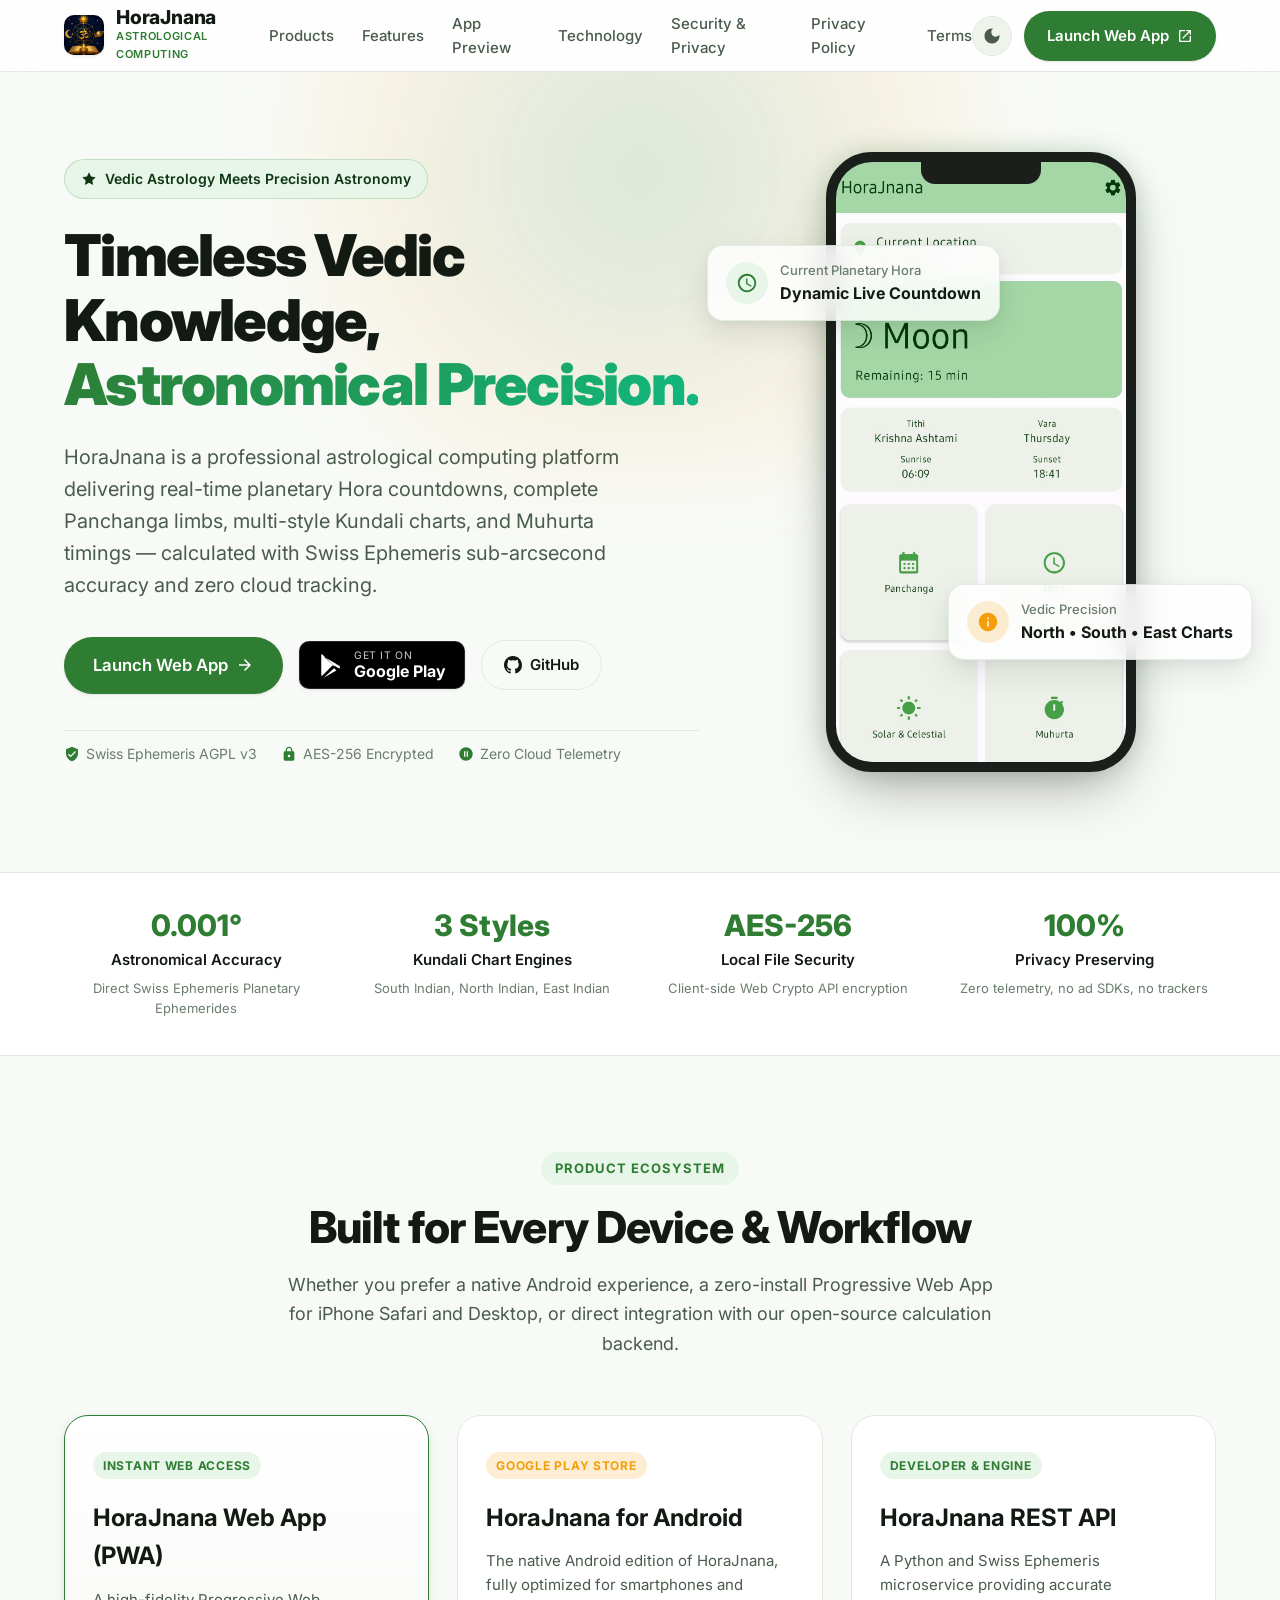
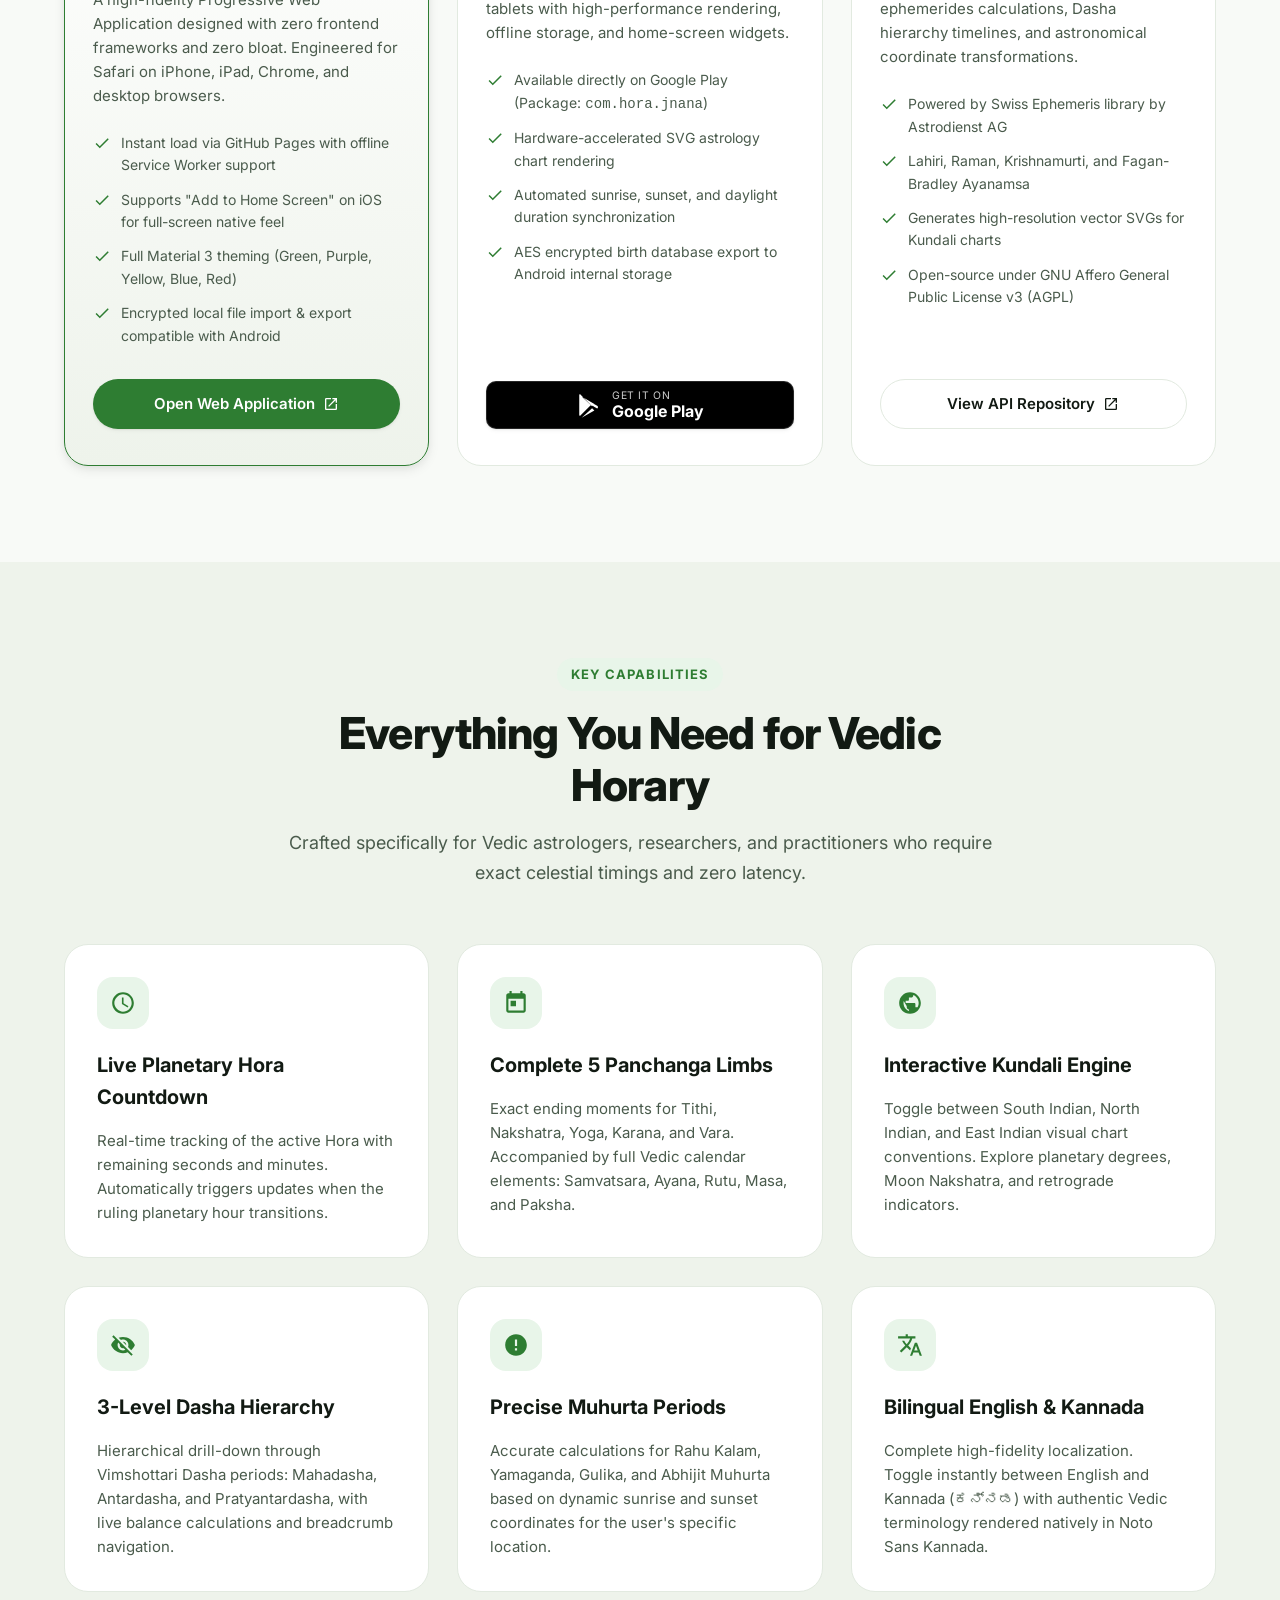
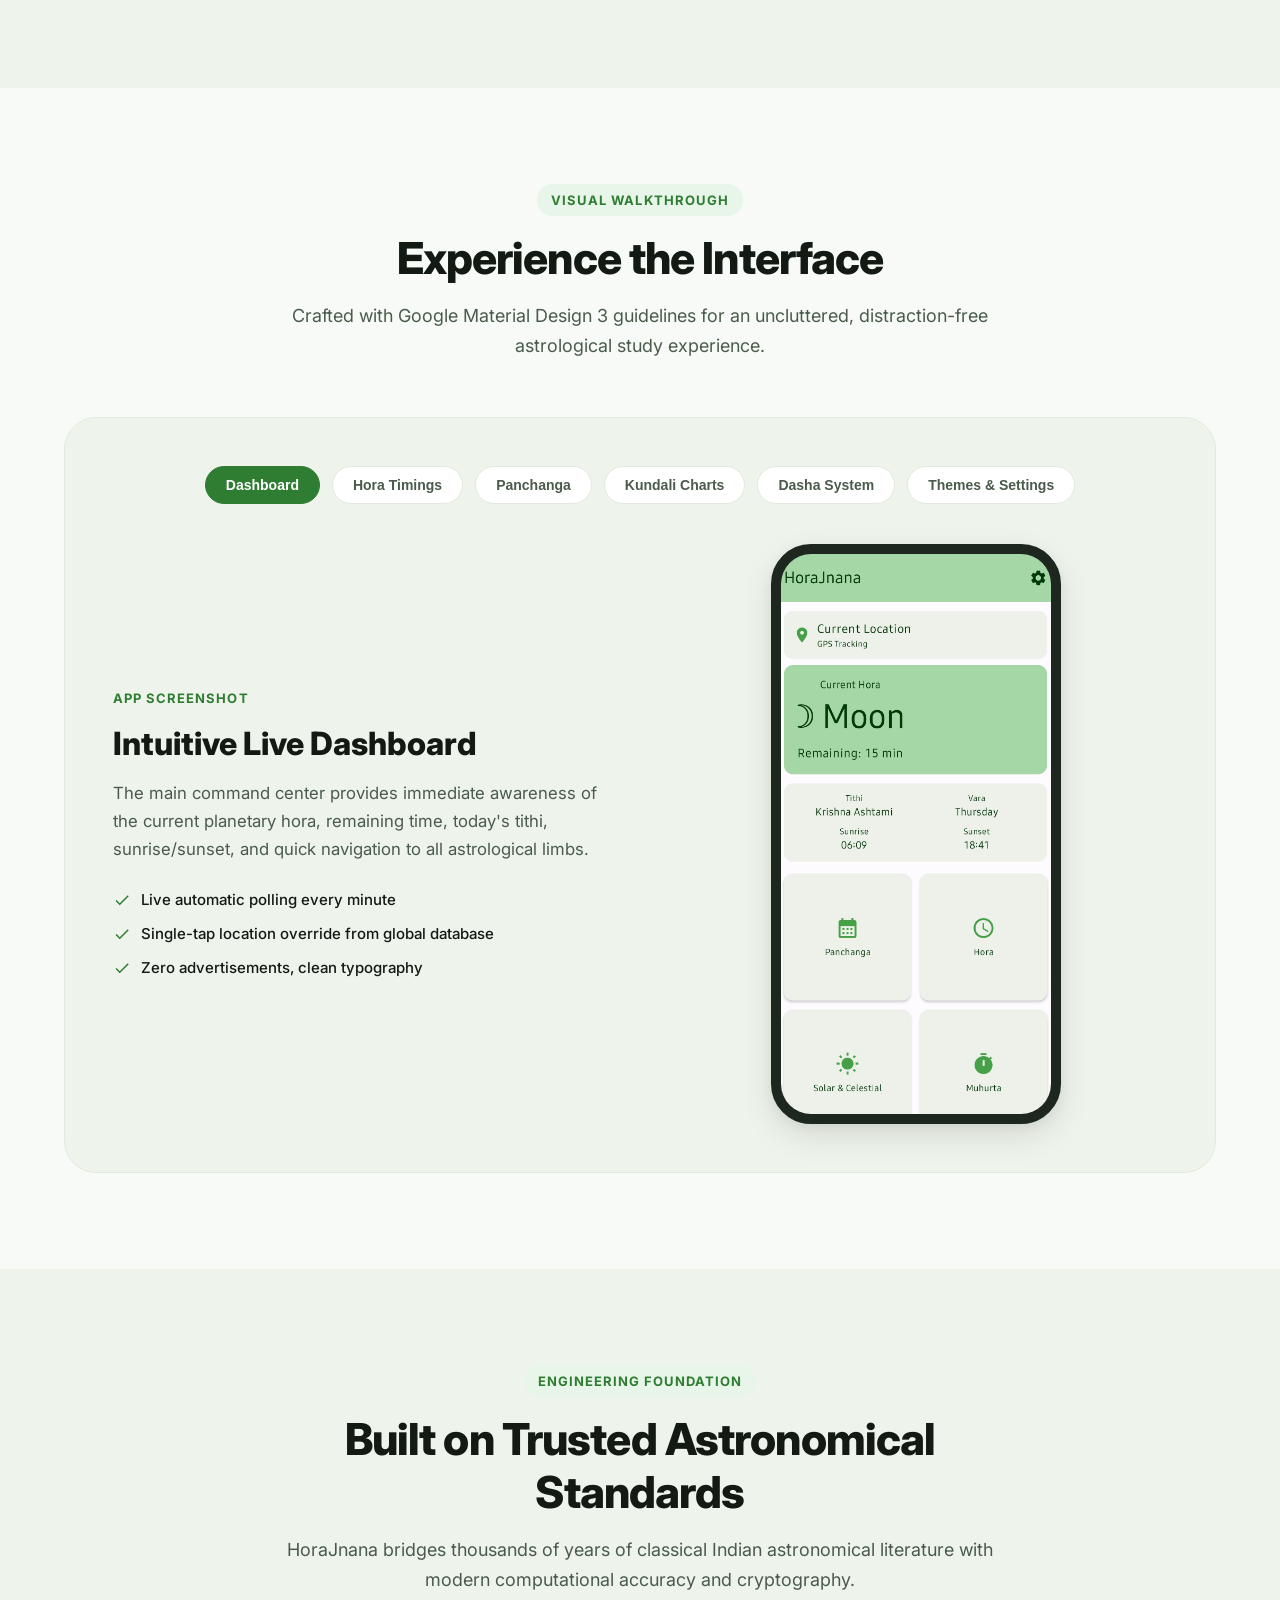
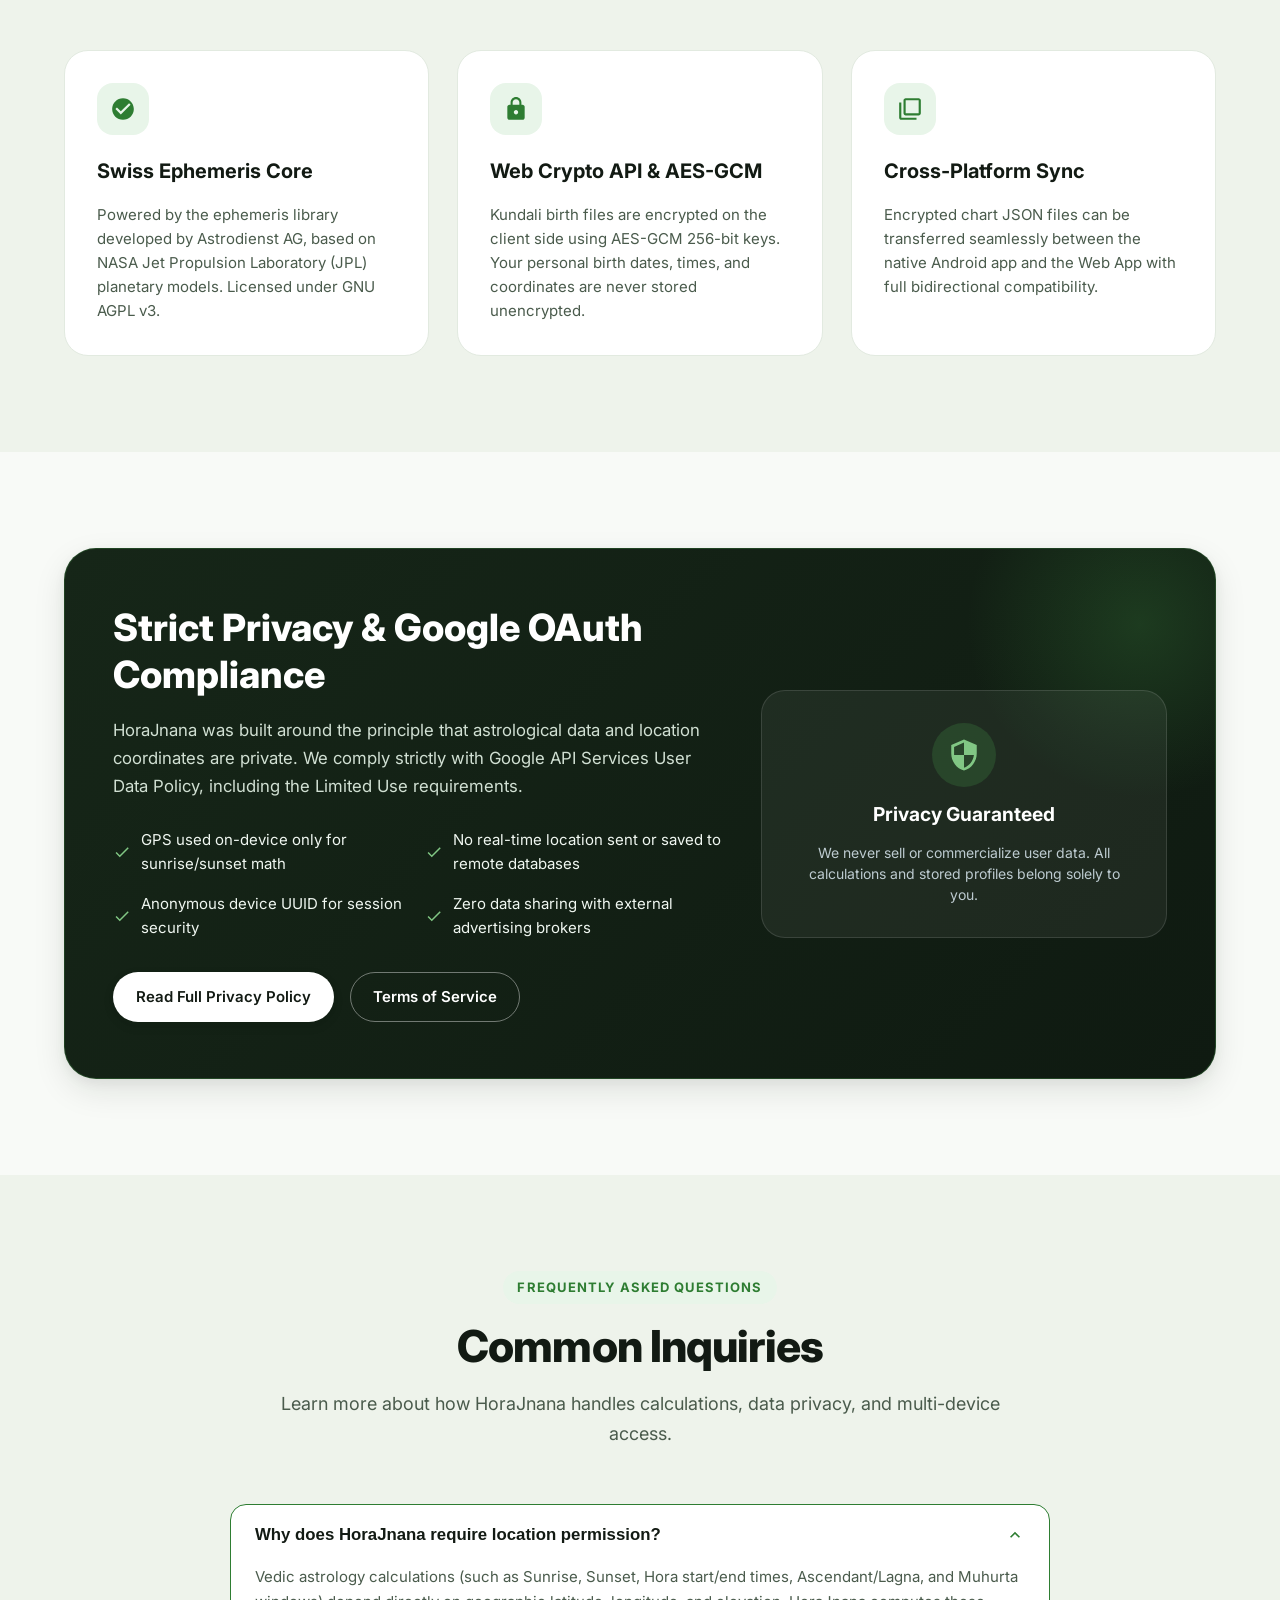
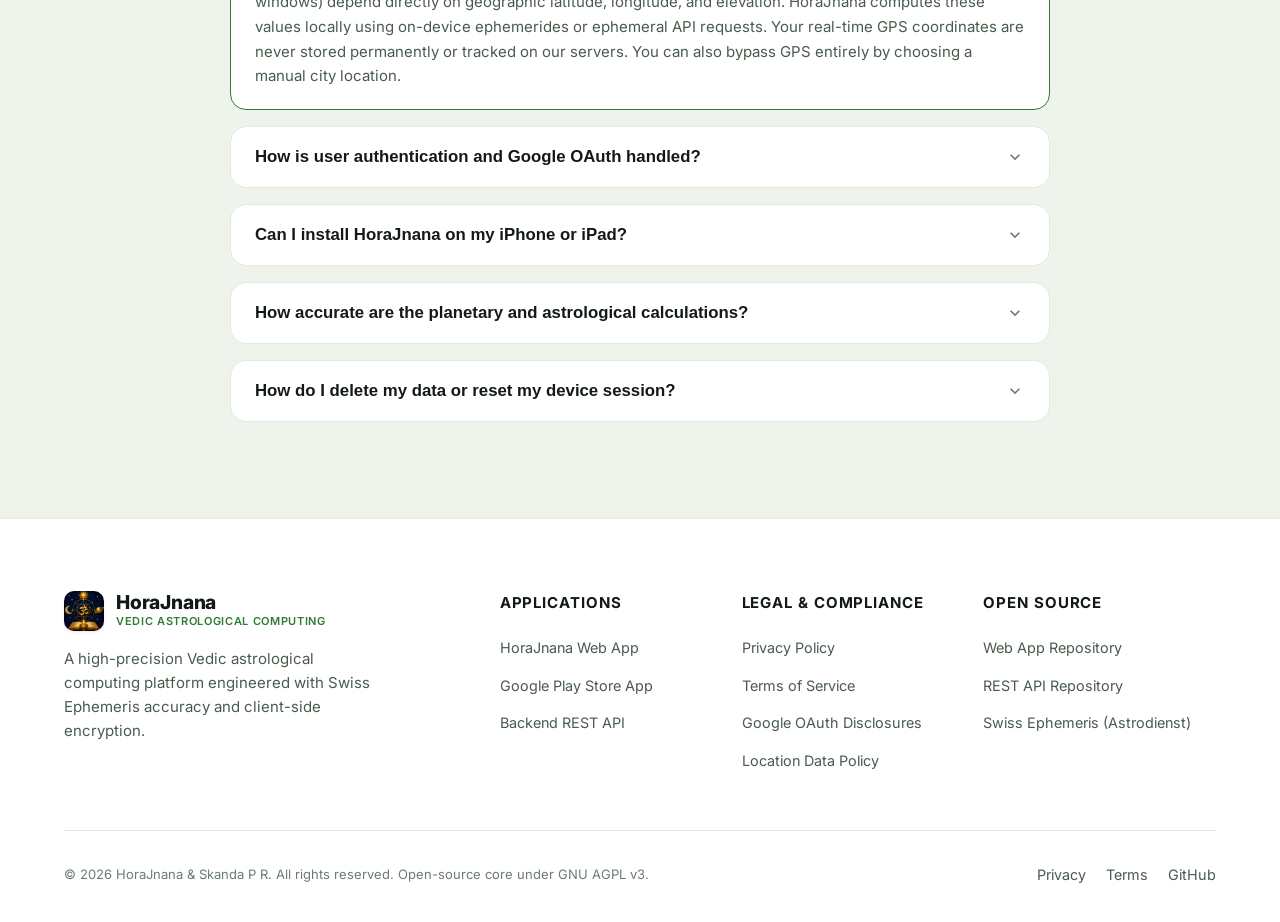
==== index.html @ 905eec15 "Initial files upload" ====
<!DOCTYPE html>
<html lang="en" data-theme="light">
<head>
  <meta charset="UTF-8">
  <meta name="viewport" content="width=device-width, initial-scale=1.0">
  <title>HoraJnana | Vedic Astrology Panchanga, Hora &amp; Kundali Companion</title>
  
  <!-- SEO & Meta -->
  <meta name="description" content="HoraJnana is a precision Vedic Astrology platform offering real-time Hora countdowns, complete Panchanga limbs, multi-style Kundali charts, and Muhurta timings powered by Swiss Ephemeris. Available on Web and Android.">
  <meta name="keywords" content="HoraJnana, Vedic Astrology, Panchanga, Hora, Muhurta, Kundali, Swiss Ephemeris, Vedic Horary, Dasha System">
  <meta name="author" content="Skanda P R">
  
  <!-- Open Graph / Social Media -->
  <meta property="og:type" content="website">
  <meta property="og:title" content="HoraJnana | Vedic Astrology &amp; Precision Panchanga Suite">
  <meta property="og:description" content="Sub-arcsecond astrological precision, real-time Hora, multi-style Kundali, and zero privacy tracking. Available on Web and Google Play.">
  <meta property="og:image" content="assets/feature-graphics.png">
  <meta property="og:url" content="https://skanda-p-r.github.io/HoraJnana-Home-Page/">

  <!-- Favicons -->
  <link rel="icon" type="image/png" href="assets/icon.png">
  <link rel="apple-touch-icon" href="apple-touch-icon.png">

  <!-- Google Fonts -->
  <link rel="preconnect" href="https://fonts.googleapis.com">
  <link rel="preconnect" href="https://fonts.gstatic.com" crossorigin>
  <link href="https://fonts.googleapis.com/css2?family=Inter:wght@400;500;600;700;800;900&amp;family=Noto+Sans+Kannada:wght@400;600;700&amp;display=swap" rel="stylesheet">

  <!-- Stylesheets -->
  <link rel="stylesheet" href="css/theme.css">
  <link rel="stylesheet" href="css/style.css">
</head>
<body>

  <!-- =========================================================================
       Site Header / Navigation
       ========================================================================= -->
  <header class="site-header">
    <div class="container nav-container">
      <a href="#" class="brand-link" aria-label="HoraJnana Home">
        <img src="assets/icon.png" alt="HoraJnana Logo" class="brand-logo">
        <div class="brand-text">
          <span class="brand-title">HoraJnana</span>
          <span class="brand-subtitle">Astrological Computing</span>
        </div>
      </a>

      <nav class="nav-menu" aria-label="Main Navigation">
        <a href="#products" class="nav-link">Products</a>
        <a href="#features" class="nav-link">Features</a>
        <a href="#showcase" class="nav-link">App Preview</a>
        <a href="#technology" class="nav-link">Technology</a>
        <a href="#security" class="nav-link">Security &amp; Privacy</a>
        <a href="privacy.html" class="nav-link">Privacy Policy</a>
        <a href="terms.html" class="nav-link">Terms</a>
      </nav>

      <div class="nav-actions">
        <!-- Theme Toggle -->
        <button id="theme-toggle-btn" class="theme-toggle-btn" aria-label="Toggle Dark/Light Mode" title="Toggle Theme">
          <svg id="theme-icon-sun" viewBox="0 0 24 24" style="display: none;">
            <path d="M12 7c-2.76 0-5 2.24-5 5s2.24 5 5 5 5-2.24 5-5-2.24-5-5-5zM2 13h2c.55 0 1-.45 1-1s-.45-1-1-1H2c-.55 0-1 .45-1 1s.45 1 1 1zm18 0h2c.55 0 1-.45 1-1s-.45-1-1-1h-2c-.55 0-1 .45-1 1s.45 1 1 1zM11 2v2c0 .55.45 1 1 1s1-.45 1-1V2c0-.55-.45-1-1-1s-1 .45-1 1zm0 18v2c0 .55.45 1 1 1s1-.45 1-1v-2c0-.55-.45-1-1-1s-1 .45-1 1zM5.99 4.58c-.39-.39-1.03-.39-1.41 0s-.39 1.03 0 1.41l1.06 1.06c.39.39 1.03.39 1.41 0s.39-1.03 0-1.41L5.99 4.58zm12.37 12.37c-.39-.39-1.03-.39-1.41 0s-.39 1.03 0 1.41l1.06 1.06c.39.39 1.03.39 1.41 0s.39-1.03 0-1.41l-1.06-1.06zm1.06-10.96c.39-.39.39-1.03 0-1.41s-1.03-.39-1.41 0l-1.06 1.06c-.39.39-.39 1.03 0 1.41s1.03.39 1.41 0l1.06-1.06zM7.05 18.36c.39-.39.39-1.03 0-1.41s-1.03-.39-1.41 0l-1.06 1.06c-.39.39-.39 1.03 0 1.41s1.03.39 1.41 0l1.06-1.06z"/>
          </svg>
          <svg id="theme-icon-moon" viewBox="0 0 24 24">
            <path d="M12 3c-4.97 0-9 4.03-9 9s4.03 9 9 9 9-4.03 9-9c0-.46-.04-.92-.1-1.36-.98 1.37-2.58 2.26-4.4 2.26-2.98 0-5.4-2.42-5.4-5.4 0-1.81.89-3.42 2.26-4.4-.44-.06-.9-.1-1.36-.1z"/>
          </svg>
        </button>

        <!-- Web App Launch CTA -->
        <a href="https://skanda-p-r.github.io/HoraJnana-Web-App/" target="_blank" rel="noopener noreferrer" class="btn btn-primary">
          <span>Launch Web App</span>
          <svg viewBox="0 0 24 24" style="width: 16px; height: 16px; fill: currentColor;">
            <path d="M19 19H5V5h7V3H5c-1.11 0-2 .9-2 2v14c0 1.1.89 2 2 2h14c1.1 0 2-.9 2-2v-7h-2v7zM14 3v2h3.59l-9.83 9.83 1.41 1.41L19 6.41V10h2V3h-7z"/>
          </svg>
        </a>

        <!-- Mobile Menu Trigger -->
        <button id="mobile-menu-btn" class="mobile-menu-btn" aria-label="Open Navigation Menu">
          <svg viewBox="0 0 24 24"><path d="M3 18h18v-2H3v2zm0-5h18v-2H3v2zm0-7v2h18V6H3z"/></svg>
        </button>
      </div>
    </div>
  </header>

  <!-- Mobile Drawer -->
  <div id="mobile-nav-overlay" class="mobile-nav-overlay">
    <div class="mobile-nav-drawer">
      <div class="mobile-nav-header">
        <div class="brand-link">
          <img src="assets/icon.png" alt="HoraJnana Logo" style="width: 32px; height: 32px; border-radius: 8px;">
          <span class="brand-title">HoraJnana</span>
        </div>
        <button id="mobile-drawer-close" class="mobile-menu-btn" aria-label="Close menu">
          <svg viewBox="0 0 24 24"><path d="M19 6.41L17.59 5 12 10.59 6.41 5 5 6.41 10.59 12 5 17.59 6.41 19 12 13.41 17.59 19 19 17.59 13.41 12z"/></svg>
        </button>
      </div>
      <ul class="mobile-nav-links">
        <li><a href="#products" class="mobile-nav-link">Products &amp; Apps</a></li>
        <li><a href="#features" class="mobile-nav-link">Features</a></li>
        <li><a href="#showcase" class="mobile-nav-link">App Preview</a></li>
        <li><a href="#technology" class="mobile-nav-link">Technology &amp; Precision</a></li>
        <li><a href="#security" class="mobile-nav-link">Security &amp; Privacy</a></li>
        <li><a href="privacy.html" class="mobile-nav-link">Privacy Policy</a></li>
        <li><a href="terms.html" class="mobile-nav-link">Terms of Service</a></li>
      </ul>
      <div style="margin-top: auto; display: flex; flex-direction: column; gap: 10px;">
        <a href="https://skanda-p-r.github.io/HoraJnana-Web-App/" target="_blank" rel="noopener noreferrer" class="btn btn-primary btn-full">
          Launch Web App
        </a>
        <a href="https://play.google.com/store/apps/details?id=com.hora.jnana" target="_blank" rel="noopener noreferrer" class="btn btn-play-store" style="justify-content: center;">
          <svg viewBox="0 0 24 24">
            <path d="M3.609 1.814L13.792 12 3.61 22.186a2.38 2.38 0 0 1-.61-.986V2.8a2.378 2.378 0 0 1 .609-.986zm11.242 11.245l2.096-2.096-11.75-6.784 9.654 8.88zm0 1.882l-9.654 8.88 11.75-6.784-2.096-2.096zm1.464-1.465l3.224 1.86a1.5 1.5 0 0 0 0-2.598l-3.224-1.86-1.059 1.299 1.059 1.299z"/>
          </svg>
          <div class="btn-play-store-text">
            <span class="btn-play-store-sub">GET IT ON</span>
            <span class="btn-play-store-main">Google Play</span>
          </div>
        </a>
      </div>
    </div>
  </div>

  <!-- =========================================================================
       Hero Section
       ========================================================================= -->
  <section class="hero-section">
    <div class="hero-bg-glow"></div>
    <div class="container hero-grid">
      <div class="hero-content">
        <div class="hero-badge">
          <svg viewBox="0 0 24 24" style="width: 16px; height: 16px; fill: currentColor;">
            <path d="M12 2L15.09 8.26L22 9.27L17 14.14L18.18 21.02L12 17.77L5.82 21.02L7 14.14L2 9.27L8.91 8.26L12 2Z"/>
          </svg>
          <span>Vedic Astrology Meets Precision Astronomy</span>
        </div>

        <h1 class="hero-title">
          Timeless Vedic Knowledge, <br><span class="text-gradient">Astronomical Precision.</span>
        </h1>

        <p class="hero-subtitle">
          HoraJnana is a professional astrological computing platform delivering real-time planetary Hora countdowns, complete Panchanga limbs, multi-style Kundali charts, and Muhurta timings — calculated with Swiss Ephemeris sub-arcsecond accuracy and zero cloud tracking.
        </p>

        <div class="hero-cta-group">
          <!-- Launch Web App CTA -->
          <a href="https://skanda-p-r.github.io/HoraJnana-Web-App/" target="_blank" rel="noopener noreferrer" class="btn btn-primary" style="padding: 14px 28px; font-size: 1.05rem;">
            <span>Launch Web App</span>
            <svg viewBox="0 0 24 24" style="width: 18px; height: 18px; fill: currentColor;">
              <path d="M12 4l-1.41 1.41L16.17 11H4v2h12.17l-5.58 5.59L12 20l8-8z"/>
            </svg>
          </a>

          <!-- Google Play Store Button -->
          <a href="https://play.google.com/store/apps/details?id=com.hora.jnana" target="_blank" rel="noopener noreferrer" class="btn-play-store" title="Get HoraJnana on Google Play">
            <svg viewBox="0 0 24 24">
              <path d="M3.609 1.814L13.792 12 3.61 22.186a2.38 2.38 0 0 1-.61-.986V2.8a2.378 2.378 0 0 1 .609-.986zm11.242 11.245l2.096-2.096-11.75-6.784 9.654 8.88zm0 1.882l-9.654 8.88 11.75-6.784-2.096-2.096zm1.464-1.465l3.224 1.86a1.5 1.5 0 0 0 0-2.598l-3.224-1.86-1.059 1.299 1.059 1.299z"/>
            </svg>
            <div class="btn-play-store-text">
              <span class="btn-play-store-sub">GET IT ON</span>
              <span class="btn-play-store-main">Google Play</span>
            </div>
          </a>

          <!-- Open Source GitHub -->
          <a href="https://github.com/Skanda-P-R/HoraJnana-Web-App" target="_blank" rel="noopener noreferrer" class="btn btn-outlined" title="View Source on GitHub">
            <svg viewBox="0 0 24 24" style="width: 18px; height: 18px; fill: currentColor;">
              <path d="M12 0C5.37 0 0 5.37 0 12c0 5.31 3.435 9.795 8.205 11.385.6.105.825-.255.825-.57 0-.285-.015-1.23-.015-2.235-3.015.555-3.795-.735-4.035-1.41-.135-.345-.72-1.41-1.23-1.695-.42-.225-1.02-.78-.015-.795.945-.015 1.62.87 1.845 1.23 1.08 1.815 2.805 1.305 3.495.99.105-.78.42-1.305.765-1.605-2.67-.3-5.46-1.335-5.46-5.925 0-1.305.465-2.385 1.23-3.225-.12-.3-.54-1.53.12-3.18 0 0 1.005-.315 3.3 1.23.96-.27 1.98-.405 3-.405s2.04.135 3 .405c2.295-1.56 3.3-1.23 3.3-1.23.66 1.65.24 2.88.12 3.18.765.84 1.23 1.905 1.23 3.225 0 4.605-2.805 5.625-5.475 5.925.435.375.81 1.095.81 2.22 0 1.605-.015 2.895-.015 3.3 0 .315.225.69.825.57A12.02 12.02 0 0024 12c0-6.63-5.37-12-12-12z"/>
            </svg>
            <span>GitHub</span>
          </a>
        </div>

        <div class="hero-trust-row">
          <div class="hero-trust-item">
            <svg viewBox="0 0 24 24"><path d="M12 1L3 5v6c0 5.55 3.84 10.74 9 12 5.16-1.26 9-6.45 9-12V5l-9-4zm-2 16l-4-4 1.41-1.41L10 14.17l6.59-6.59L18 9l-8 8z"/></svg>
            <span>Swiss Ephemeris AGPL v3</span>
          </div>
          <div class="hero-trust-item">
            <svg viewBox="0 0 24 24"><path d="M18 8h-1V6c0-2.76-2.24-5-5-5S7 3.24 7 6v2H6c-1.1 0-2 .9-2 2v10c0 1.1.9 2 2 2h12c1.1 0 2-.9 2-2V10c0-1.1-.9-2-2-2zm-6 9c-1.1 0-2-.9-2-2s.9-2 2-2 2 .9 2 2-.9 2-2 2zm3.1-9H8.9V6c0-1.71 1.39-3.1 3.1-3.1 1.71 0 3.1 1.39 3.1 3.1v2z"/></svg>
            <span>AES-256 Encrypted</span>
          </div>
          <div class="hero-trust-item">
            <svg viewBox="0 0 24 24"><path d="M12 2C6.48 2 2 6.48 2 12s4.48 10 10 10 10-4.48 10-10S17.52 2 12 2zm-1 14H9V8h2v8zm4 0h-2V8h2v8z"/></svg>
            <span>Zero Cloud Telemetry</span>
          </div>
        </div>
      </div>

      <!-- Hero Visual / Phone Mockup -->
      <div class="hero-visual">
        <!-- Floating Widget 1 -->
        <div class="floating-stat-card card-left">
          <div class="stat-icon-circle green">
            <svg viewBox="0 0 24 24"><path d="M11.99 2C6.47 2 2 6.48 2 12s4.47 10 9.99 10C17.52 22 22 17.52 22 12S17.52 2 11.99 2zM12 20c-4.42 0-8-4.42-8-8s3.58-8 8-8 8 3.58 8 8-3.58 8-8 8zm.5-13H11v6l5.25 3.15.75-1.23-4.5-2.67z"/></svg>
          </div>
          <div>
            <div class="stat-info-title">Current Planetary Hora</div>
            <div class="stat-info-val">Dynamic Live Countdown</div>
          </div>
        </div>

        <!-- Phone Mockup -->
        <div class="phone-mockup-wrap">
          <div class="phone-notch"></div>
          <img src="assets/screenshots/shot-home.jpg" alt="HoraJnana App Home Screen" class="phone-screen-img">
        </div>

        <!-- Floating Widget 2 -->
        <div class="floating-stat-card card-right">
          <div class="stat-icon-circle gold">
            <svg viewBox="0 0 24 24"><path d="M12 2C6.48 2 2 6.48 2 12s4.48 10 10 10 10-4.48 10-10S17.52 2 12 2zm1 15h-2v-6h2v6zm0-8h-2V7h2v2z"/></svg>
          </div>
          <div>
            <div class="stat-info-title">Vedic Precision</div>
            <div class="stat-info-val">North • South • East Charts</div>
          </div>
        </div>
      </div>
    </div>
  </section>

  <!-- =========================================================================
       Trust & Metrics Strip
       ========================================================================= -->
  <section class="trust-bar">
    <div class="container trust-grid">
      <div class="trust-card">
        <span class="trust-number">0.001°</span>
        <span class="trust-label">Astronomical Accuracy</span>
        <span class="trust-sub">Direct Swiss Ephemeris Planetary Ephemerides</span>
      </div>
      <div class="trust-card">
        <span class="trust-number">3 Styles</span>
        <span class="trust-label">Kundali Chart Engines</span>
        <span class="trust-sub">South Indian, North Indian, East Indian</span>
      </div>
      <div class="trust-card">
        <span class="trust-number">AES-256</span>
        <span class="trust-label">Local File Security</span>
        <span class="trust-sub">Client-side Web Crypto API encryption</span>
      </div>
      <div class="trust-card">
        <span class="trust-number">100%</span>
        <span class="trust-label">Privacy Preserving</span>
        <span class="trust-sub">Zero telemetry, no ad SDKs, no trackers</span>
      </div>
    </div>
  </section>

  <!-- =========================================================================
       Products & Platforms
       ========================================================================= -->
  <section id="products" class="section">
    <div class="container">
      <div class="section-title-wrap">
        <span class="section-tag">Product Ecosystem</span>
        <h2 class="section-title">Built for Every Device &amp; Workflow</h2>
        <p class="section-desc">
          Whether you prefer a native Android experience, a zero-install Progressive Web App for iPhone Safari and Desktop, or direct integration with our open-source calculation backend.
        </p>
      </div>

      <div class="product-grid">
        <!-- Card 1: Web App PWA -->
        <div class="product-card featured">
          <span class="product-badge-pill green">Instant Web Access</span>
          <h3 class="product-card-title">HoraJnana Web App (PWA)</h3>
          <p class="product-card-desc">
            A high-fidelity Progressive Web Application designed with zero frontend frameworks and zero bloat. Engineered for Safari on iPhone, iPad, Chrome, and desktop browsers.
          </p>
          <ul class="product-features-list">
            <li class="product-feature-item">
              <svg viewBox="0 0 24 24"><path d="M9 16.17L4.83 12l-1.42 1.41L9 19 21 7l-1.41-1.41z"/></svg>
              <span>Instant load via GitHub Pages with offline Service Worker support</span>
            </li>
            <li class="product-feature-item">
              <svg viewBox="0 0 24 24"><path d="M9 16.17L4.83 12l-1.42 1.41L9 19 21 7l-1.41-1.41z"/></svg>
              <span>Supports "Add to Home Screen" on iOS for full-screen native feel</span>
            </li>
            <li class="product-feature-item">
              <svg viewBox="0 0 24 24"><path d="M9 16.17L4.83 12l-1.42 1.41L9 19 21 7l-1.41-1.41z"/></svg>
              <span>Full Material 3 theming (Green, Purple, Yellow, Blue, Red)</span>
            </li>
            <li class="product-feature-item">
              <svg viewBox="0 0 24 24"><path d="M9 16.17L4.83 12l-1.42 1.41L9 19 21 7l-1.41-1.41z"/></svg>
              <span>Encrypted local file import &amp; export compatible with Android</span>
            </li>
          </ul>
          <div class="product-card-actions">
            <a href="https://skanda-p-r.github.io/HoraJnana-Web-App/" target="_blank" rel="noopener noreferrer" class="btn btn-primary btn-full">
              <span>Open Web Application</span>
              <svg viewBox="0 0 24 24" style="width: 16px; height: 16px; fill: currentColor;"><path d="M19 19H5V5h7V3H5c-1.11 0-2 .9-2 2v14c0 1.1.89 2 2 2h14c1.1 0 2-.9 2-2v-7h-2v7zM14 3v2h3.59l-9.83 9.83 1.41 1.41L19 6.41V10h2V3h-7z"/></svg>
            </a>
          </div>
        </div>

        <!-- Card 2: Android App -->
        <div class="product-card">
          <span class="product-badge-pill gold">Google Play Store</span>
          <h3 class="product-card-title">HoraJnana for Android</h3>
          <p class="product-card-desc">
            The native Android edition of HoraJnana, fully optimized for smartphones and tablets with high-performance rendering, offline storage, and home-screen widgets.
          </p>
          <ul class="product-features-list">
            <li class="product-feature-item">
              <svg viewBox="0 0 24 24"><path d="M9 16.17L4.83 12l-1.42 1.41L9 19 21 7l-1.41-1.41z"/></svg>
              <span>Available directly on Google Play (Package: <code>com.hora.jnana</code>)</span>
            </li>
            <li class="product-feature-item">
              <svg viewBox="0 0 24 24"><path d="M9 16.17L4.83 12l-1.42 1.41L9 19 21 7l-1.41-1.41z"/></svg>
              <span>Hardware-accelerated SVG astrology chart rendering</span>
            </li>
            <li class="product-feature-item">
              <svg viewBox="0 0 24 24"><path d="M9 16.17L4.83 12l-1.42 1.41L9 19 21 7l-1.41-1.41z"/></svg>
              <span>Automated sunrise, sunset, and daylight duration synchronization</span>
            </li>
            <li class="product-feature-item">
              <svg viewBox="0 0 24 24"><path d="M9 16.17L4.83 12l-1.42 1.41L9 19 21 7l-1.41-1.41z"/></svg>
              <span>AES encrypted birth database export to Android internal storage</span>
            </li>
          </ul>
          <div class="product-card-actions">
            <a href="https://play.google.com/store/apps/details?id=com.hora.jnana" target="_blank" rel="noopener noreferrer" class="btn-play-store" style="justify-content: center;">
              <svg viewBox="0 0 24 24">
                <path d="M3.609 1.814L13.792 12 3.61 22.186a2.38 2.38 0 0 1-.61-.986V2.8a2.378 2.378 0 0 1 .609-.986zm11.242 11.245l2.096-2.096-11.75-6.784 9.654 8.88zm0 1.882l-9.654 8.88 11.75-6.784-2.096-2.096zm1.464-1.465l3.224 1.86a1.5 1.5 0 0 0 0-2.598l-3.224-1.86-1.059 1.299 1.059 1.299z"/>
              </svg>
              <div class="btn-play-store-text">
                <span class="btn-play-store-sub">GET IT ON</span>
                <span class="btn-play-store-main">Google Play</span>
              </div>
            </a>
          </div>
        </div>

        <!-- Card 3: Backend REST API -->
        <div class="product-card">
          <span class="product-badge-pill green">Developer &amp; Engine</span>
          <h3 class="product-card-title">HoraJnana REST API</h3>
          <p class="product-card-desc">
            A Python and Swiss Ephemeris microservice providing accurate ephemerides calculations, Dasha hierarchy timelines, and astronomical coordinate transformations.
          </p>
          <ul class="product-features-list">
            <li class="product-feature-item">
              <svg viewBox="0 0 24 24"><path d="M9 16.17L4.83 12l-1.42 1.41L9 19 21 7l-1.41-1.41z"/></svg>
              <span>Powered by Swiss Ephemeris library by Astrodienst AG</span>
            </li>
            <li class="product-feature-item">
              <svg viewBox="0 0 24 24"><path d="M9 16.17L4.83 12l-1.42 1.41L9 19 21 7l-1.41-1.41z"/></svg>
              <span>Lahiri, Raman, Krishnamurti, and Fagan-Bradley Ayanamsa</span>
            </li>
            <li class="product-feature-item">
              <svg viewBox="0 0 24 24"><path d="M9 16.17L4.83 12l-1.42 1.41L9 19 21 7l-1.41-1.41z"/></svg>
              <span>Generates high-resolution vector SVGs for Kundali charts</span>
            </li>
            <li class="product-feature-item">
              <svg viewBox="0 0 24 24"><path d="M9 16.17L4.83 12l-1.42 1.41L9 19 21 7l-1.41-1.41z"/></svg>
              <span>Open-source under GNU Affero General Public License v3 (AGPL)</span>
            </li>
          </ul>
          <div class="product-card-actions">
            <a href="https://github.com/Skanda-P-R/HoraJnana-REST-API" target="_blank" rel="noopener noreferrer" class="btn btn-outlined btn-full">
              <span>View API Repository</span>
              <svg viewBox="0 0 24 24" style="width: 16px; height: 16px; fill: currentColor;"><path d="M19 19H5V5h7V3H5c-1.11 0-2 .9-2 2v14c0 1.1.89 2 2 2h14c1.1 0 2-.9 2-2v-7h-2v7zM14 3v2h3.59l-9.83 9.83 1.41 1.41L19 6.41V10h2V3h-7z"/></svg>
            </a>
          </div>
        </div>
      </div>
    </div>
  </section>

  <!-- =========================================================================
       Core Features Section
       ========================================================================= -->
  <section id="features" class="section" style="background-color: var(--bg-surface-variant);">
    <div class="container">
      <div class="section-title-wrap">
        <span class="section-tag">Key Capabilities</span>
        <h2 class="section-title">Everything You Need for Vedic Horary</h2>
        <p class="section-desc">
          Crafted specifically for Vedic astrologers, researchers, and practitioners who require exact celestial timings and zero latency.
        </p>
      </div>

      <div class="features-grid">
        <!-- Feature 1 -->
        <div class="feature-card">
          <div class="feature-icon-box">
            <svg viewBox="0 0 24 24"><path d="M11.99 2C6.47 2 2 6.48 2 12s4.47 10 9.99 10C17.52 22 22 17.52 22 12S17.52 2 11.99 2zM12 20c-4.42 0-8-4.42-8-8s3.58-8 8-8 8 3.58 8 8-3.58 8-8 8zm.5-13H11v6l5.25 3.15.75-1.23-4.5-2.67z"/></svg>
          </div>
          <h3 class="feature-card-title">Live Planetary Hora Countdown</h3>
          <p class="feature-card-desc">
            Real-time tracking of the active Hora with remaining seconds and minutes. Automatically triggers updates when the ruling planetary hour transitions.
          </p>
        </div>

        <!-- Feature 2 -->
        <div class="feature-card">
          <div class="feature-icon-box">
            <svg viewBox="0 0 24 24"><path d="M19 3h-1V1h-2v2H8V1H6v2H5c-1.11 0-1.99.9-1.99 2L3 19c0 1.1.89 2 2 2h14c1.1 0 2-.9 2-2V5c0-1.1-.9-2-2-2zm0 16H5V8h14v11zM7 10h5v5H7z"/></svg>
          </div>
          <h3 class="feature-card-title">Complete 5 Panchanga Limbs</h3>
          <p class="feature-card-desc">
            Exact ending moments for Tithi, Nakshatra, Yoga, Karana, and Vara. Accompanied by full Vedic calendar elements: Samvatsara, Ayana, Rutu, Masa, and Paksha.
          </p>
        </div>

        <!-- Feature 3 -->
        <div class="feature-card">
          <div class="feature-icon-box">
            <svg viewBox="0 0 24 24"><path d="M12 2C6.48 2 2 6.48 2 12s4.48 10 10 10 10-4.48 10-10S17.52 2 12 2zm1 17.93c-3.95-.49-7-3.85-7-7.93 0-.62.08-1.21.21-1.79L9 15v1c0 1.1.9 2 2 2v1.93zm6.9-2.54c-.26-.81-1-1.39-1.9-1.39h-1v-3c0-.55-.45-1-1-1H8v-2h2c.55 0 1-.45 1-1V7h2c1.1 0 2-.9 2-2v-.41c2.93 1.19 5 4.06 5 7.41 0 2.08-.8 3.97-2.1 5.39z"/></svg>
          </div>
          <h3 class="feature-card-title">Interactive Kundali Engine</h3>
          <p class="feature-card-desc">
            Toggle between South Indian, North Indian, and East Indian visual chart conventions. Explore planetary degrees, Moon Nakshatra, and retrograde indicators.
          </p>
        </div>

        <!-- Feature 4 -->
        <div class="feature-card">
          <div class="feature-icon-box">
            <svg viewBox="0 0 24 24"><path d="M12 7c2.76 0 5 2.24 5 5 0 .65-.13 1.26-.36 1.83l2.92 2.92c1.51-1.26 2.7-2.89 3.43-4.75-1.73-4.39-6-7.5-11-7.5-1.4 0-2.74.25-3.98.7l2.16 2.16C10.74 7.13 11.35 7 12 7zM2 4.27l2.28 2.28.46.46C3.08 8.3 1.78 10.02 1 12c1.73 4.39 6 7.5 11 7.5 1.55 0 3.03-.3 4.38-.84l.42.42L19.73 22 21 20.73 3.27 3 2 4.27zM7.53 9.8l1.55 1.55c-.05.21-.08.43-.08.65 0 1.66 1.34 3 3 3 .22 0 .44-.03.65-.08l1.55 1.55c-.67.33-1.41.53-2.2.53-2.76 0-5-2.24-5-5 0-.79.2-1.53.53-2.2zm4.31-.78l3.15 3.15.02-.16c0-1.66-1.34-3-3-3l-.17.01z"/></svg>
          </div>
          <h3 class="feature-card-title">3-Level Dasha Hierarchy</h3>
          <p class="feature-card-desc">
            Hierarchical drill-down through Vimshottari Dasha periods: Mahadasha, Antardasha, and Pratyantardasha, with live balance calculations and breadcrumb navigation.
          </p>
        </div>

        <!-- Feature 5 -->
        <div class="feature-card">
          <div class="feature-icon-box">
            <svg viewBox="0 0 24 24"><path d="M12 2C6.48 2 2 6.48 2 12s4.48 10 10 10 10-4.48 10-10S17.52 2 12 2zm1 15h-2v-2h2v2zm0-4h-2V7h2v6z"/></svg>
          </div>
          <h3 class="feature-card-title">Precise Muhurta Periods</h3>
          <p class="feature-card-desc">
            Accurate calculations for Rahu Kalam, Yamaganda, Gulika, and Abhijit Muhurta based on dynamic sunrise and sunset coordinates for the user's specific location.
          </p>
        </div>

        <!-- Feature 6 -->
        <div class="feature-card">
          <div class="feature-icon-box">
            <svg viewBox="0 0 24 24"><path d="M12.87 15.07l-2.54-2.51.03-.03c1.74-1.94 2.98-4.17 3.71-6.53H17V4h-7V2H8v2H1v1.99h11.17C11.5 7.92 10.44 9.75 9 11.35 8.07 10.32 7.3 9.19 6.69 8h-2c.73 1.63 1.73 3.17 2.98 4.56l-5.09 5.02L4 19l5-5 3.11 3.11.76-2.04zM18.5 10h-2L12 22h2l1.12-3h4.75L21 22h2l-4.5-12zm-2.62 7l1.62-4.33L19.12 17h-3.24z"/></svg>
          </div>
          <h3 class="feature-card-title">Bilingual English &amp; Kannada</h3>
          <p class="feature-card-desc">
            Complete high-fidelity localization. Toggle instantly between English and Kannada (ಕನ್ನಡ) with authentic Vedic terminology rendered natively in Noto Sans Kannada.
          </p>
        </div>
      </div>
    </div>
  </section>

  <!-- =========================================================================
       Screenshot Gallery Showcase
       ========================================================================= -->
  <section id="showcase" class="section">
    <div class="container">
      <div class="section-title-wrap">
        <span class="section-tag">Visual Walkthrough</span>
        <h2 class="section-title">Experience the Interface</h2>
        <p class="section-desc">
          Crafted with Google Material Design 3 guidelines for an uncluttered, distraction-free astrological study experience.
        </p>
      </div>

      <div class="showcase-wrapper">
        <div class="showcase-tabs">
          <button class="showcase-tab-btn active" data-shot="shot-home.jpg" data-title="Intuitive Live Dashboard" data-desc="The main command center provides immediate awareness of the current planetary hora, remaining time, today's tithi, sunrise/sunset, and quick navigation to all astrological limbs.">Dashboard</button>
          <button class="showcase-tab-btn" data-shot="shot-hora.jpg" data-title="12-Hour Day &amp; Night Hora Schedule" data-desc="View the complete order of 24 horas for both day and night sessions. The active hora is vividly highlighted with exact start and end timestamps.">Hora Timings</button>
          <button class="showcase-tab-btn" data-shot="shot-panchanga.jpg" data-title="Comprehensive Vedic Panchanga" data-desc="Complete breakdown of Tithi, Vara, Nakshatra, Yoga, and Karana with exact progression percentages, Vedic Samvatsara calendar, and lunar month phases.">Panchanga</button>
          <button class="showcase-tab-btn" data-shot="shot-kundali.jpg" data-title="Multi-Style Visual Kundali Charts" data-desc="Seamlessly switch between North Indian, South Indian, and East Indian chart conventions with planetary degrees, house alignments, and retrograde markings.">Kundali Charts</button>
          <button class="showcase-tab-btn" data-shot="shot-dasha.jpg" data-title="3-Level Dasha Breakdown" data-desc="Explore Vimshottari Mahadasha, Antardasha, and Pratyantardasha timelines with hierarchical breadcrumbs and exact planetary dasha balances.">Dasha System</button>
          <button class="showcase-tab-btn" data-shot="shot-settings.jpg" data-title="Material 3 Customization &amp; Settings" data-desc="Customize your visual experience with 5 curated color palettes (Green, Purple, Yellow, Blue, Red), Light/Dark theme modes, and custom Ayanamsa selections.">Themes &amp; Settings</button>
        </div>

        <div class="showcase-slider-container">
          <div class="showcase-info">
            <span class="showcase-tag">App Screenshot</span>
            <h3 id="showcase-headline" class="showcase-headline">Intuitive Live Dashboard</h3>
            <p id="showcase-body" class="showcase-body">
              The main command center provides immediate awareness of the current planetary hora, remaining time, today's tithi, sunrise/sunset, and quick navigation to all astrological limbs.
            </p>
            <ul class="showcase-bullet-list">
              <li class="showcase-bullet-item">
                <svg viewBox="0 0 24 24"><path d="M9 16.17L4.83 12l-1.42 1.41L9 19 21 7l-1.41-1.41z"/></svg>
                <span>Live automatic polling every minute</span>
              </li>
              <li class="showcase-bullet-item">
                <svg viewBox="0 0 24 24"><path d="M9 16.17L4.83 12l-1.42 1.41L9 19 21 7l-1.41-1.41z"/></svg>
                <span>Single-tap location override from global database</span>
              </li>
              <li class="showcase-bullet-item">
                <svg viewBox="0 0 24 24"><path d="M9 16.17L4.83 12l-1.42 1.41L9 19 21 7l-1.41-1.41z"/></svg>
                <span>Zero advertisements, clean typography</span>
              </li>
            </ul>
          </div>

          <div class="showcase-frame">
            <div class="showcase-img-box">
              <img id="showcase-main-img" src="assets/screenshots/shot-home.jpg" alt="HoraJnana Dashboard Screen">
            </div>
          </div>
        </div>
      </div>
    </div>
  </section>

  <!-- =========================================================================
       Technology & Precision Architecture
       ========================================================================= -->
  <section id="technology" class="section" style="background-color: var(--bg-surface-variant);">
    <div class="container">
      <div class="section-title-wrap">
        <span class="section-tag">Engineering Foundation</span>
        <h2 class="section-title">Built on Trusted Astronomical Standards</h2>
        <p class="section-desc">
          HoraJnana bridges thousands of years of classical Indian astronomical literature with modern computational accuracy and cryptography.
        </p>
      </div>

      <div class="features-grid">
        <div class="feature-card">
          <div class="feature-icon-box">
            <svg viewBox="0 0 24 24"><path d="M12 2C6.48 2 2 6.48 2 12s4.48 10 10 10 10-4.48 10-10S17.52 2 12 2zm-2 15l-5-5 1.41-1.41L10 14.17l7.59-7.59L19 8l-9 9z"/></svg>
          </div>
          <h3 class="feature-card-title">Swiss Ephemeris Core</h3>
          <p class="feature-card-desc">
            Powered by the ephemeris library developed by Astrodienst AG, based on NASA Jet Propulsion Laboratory (JPL) planetary models. Licensed under GNU AGPL v3.
          </p>
        </div>

        <div class="feature-card">
          <div class="feature-icon-box">
            <svg viewBox="0 0 24 24"><path d="M18 8h-1V6c0-2.76-2.24-5-5-5S7 3.24 7 6v2H6c-1.1 0-2 .9-2 2v10c0 1.1.9 2 2 2h12c1.1 0 2-.9 2-2V10c0-1.1-.9-2-2-2zm-6 9c-1.1 0-2-.9-2-2s.9-2 2-2 2 .9 2 2-.9 2-2 2zm3.1-9H8.9V6c0-1.71 1.39-3.1 3.1-3.1 1.71 0 3.1 1.39 3.1 3.1v2z"/></svg>
          </div>
          <h3 class="feature-card-title">Web Crypto API &amp; AES-GCM</h3>
          <p class="feature-card-desc">
            Kundali birth files are encrypted on the client side using AES-GCM 256-bit keys. Your personal birth dates, times, and coordinates are never stored unencrypted.
          </p>
        </div>

        <div class="feature-card">
          <div class="feature-icon-box">
            <svg viewBox="0 0 24 24"><path d="M4 6H2v14c0 1.1.9 2 2 2h14v-2H4V6zm16-4H8c-1.1 0-2 .9-2 2v12c0 1.1.9 2 2 2h12c1.1 0 2-.9 2-2V4c0-1.1-.9-2-2-2zm0 14H8V4h12v12z"/></svg>
          </div>
          <h3 class="feature-card-title">Cross-Platform Sync</h3>
          <p class="feature-card-desc">
            Encrypted chart JSON files can be transferred seamlessly between the native Android app and the Web App with full bidirectional compatibility.
          </p>
        </div>
      </div>
    </div>
  </section>

  <!-- =========================================================================
       Security & Google OAuth Transparency Banner
       ========================================================================= -->
  <section id="security" class="section">
    <div class="container">
      <div class="security-card">
        <div class="security-grid">
          <div>
            <h2 class="security-title">Strict Privacy &amp; Google OAuth Compliance</h2>
            <p class="security-desc">
              HoraJnana was built around the principle that astrological data and location coordinates are private. We comply strictly with Google API Services User Data Policy, including the Limited Use requirements.
            </p>
            <ul class="security-bullets">
              <li class="security-bullet">
                <svg viewBox="0 0 24 24"><path d="M9 16.17L4.83 12l-1.42 1.41L9 19 21 7l-1.41-1.41z"/></svg>
                <span>GPS used on-device only for sunrise/sunset math</span>
              </li>
              <li class="security-bullet">
                <svg viewBox="0 0 24 24"><path d="M9 16.17L4.83 12l-1.42 1.41L9 19 21 7l-1.41-1.41z"/></svg>
                <span>No real-time location sent or saved to remote databases</span>
              </li>
              <li class="security-bullet">
                <svg viewBox="0 0 24 24"><path d="M9 16.17L4.83 12l-1.42 1.41L9 19 21 7l-1.41-1.41z"/></svg>
                <span>Anonymous device UUID for session security</span>
              </li>
              <li class="security-bullet">
                <svg viewBox="0 0 24 24"><path d="M9 16.17L4.83 12l-1.42 1.41L9 19 21 7l-1.41-1.41z"/></svg>
                <span>Zero data sharing with external advertising brokers</span>
              </li>
            </ul>
            <div class="security-links">
              <a href="privacy.html" class="btn btn-white">Read Full Privacy Policy</a>
              <a href="terms.html" class="btn btn-outlined" style="color: #FFFFFF; border-color: rgba(255, 255, 255, 0.4);">Terms of Service</a>
            </div>
          </div>

          <div class="security-box-badge">
            <div class="security-badge-icon">
              <svg viewBox="0 0 24 24"><path d="M12 1L3 5v6c0 5.55 3.84 10.74 9 12 5.16-1.26 9-6.45 9-12V5l-9-4zm0 10.99h7c-.53 4.12-3.28 7.79-7 8.94V12H5V6.3l7-3.11v8.8z"/></svg>
            </div>
            <h4 class="security-box-title">Privacy Guaranteed</h4>
            <p class="security-box-text">
              We never sell or commercialize user data. All calculations and stored profiles belong solely to you.
            </p>
          </div>
        </div>
      </div>
    </div>
  </section>

  <!-- =========================================================================
       FAQ Section
       ========================================================================= -->
  <section class="section" style="background-color: var(--bg-surface-variant);">
    <div class="container">
      <div class="section-title-wrap">
        <span class="section-tag">Frequently Asked Questions</span>
        <h2 class="section-title">Common Inquiries</h2>
        <p class="section-desc">
          Learn more about how HoraJnana handles calculations, data privacy, and multi-device access.
        </p>
      </div>

      <div class="faq-container">
        <!-- FAQ 1 -->
        <div class="faq-item active">
          <button class="faq-question-btn">
            <span>Why does HoraJnana require location permission?</span>
            <svg class="faq-arrow" viewBox="0 0 24 24"><path d="M7.41 8.59L12 13.17l4.59-4.58L18 10l-6 6-6-6 1.41-1.41z"/></svg>
          </button>
          <div class="faq-answer">
            Vedic astrology calculations (such as Sunrise, Sunset, Hora start/end times, Ascendant/Lagna, and Muhurta windows) depend directly on geographic latitude, longitude, and elevation. HoraJnana computes these values locally using on-device ephemerides or ephemeral API requests. Your real-time GPS coordinates are never stored permanently or tracked on our servers. You can also bypass GPS entirely by choosing a manual city location.
          </div>
        </div>

        <!-- FAQ 2 -->
        <div class="faq-item">
          <button class="faq-question-btn">
            <span>How is user authentication and Google OAuth handled?</span>
            <svg class="faq-arrow" viewBox="0 0 24 24"><path d="M7.41 8.59L12 13.17l4.59-4.58L18 10l-6 6-6-6 1.41-1.41z"/></svg>
          </button>
          <div class="faq-answer">
            HoraJnana uses an anonymous, cryptographically generated device UUID to provide authenticated API access. For users signing in or linking their accounts via Google OAuth, only basic profile information (such as user verification and email for profile sync) is accessed in strict compliance with the Google API Services User Data Policy, including Limited Use requirements. We never request sensitive or unnecessary permissions.
          </div>
        </div>

        <!-- FAQ 3 -->
        <div class="faq-item">
          <button class="faq-question-btn">
            <span>Can I install HoraJnana on my iPhone or iPad?</span>
            <svg class="faq-arrow" viewBox="0 0 24 24"><path d="M7.41 8.59L12 13.17l4.59-4.58L18 10l-6 6-6-6 1.41-1.41z"/></svg>
          </button>
          <div class="faq-answer">
            Yes! HoraJnana is built as a full Progressive Web App (PWA). Open <code>https://skanda-p-r.github.io/HoraJnana-Web-App/</code> in Safari on your iPhone or iPad, tap the Share button at the bottom, and select "Add to Home Screen". The app will appear on your iOS home screen and launch in standalone full-screen mode with safe-area support for Dynamic Island and notched devices.
          </div>
        </div>

        <!-- FAQ 4 -->
        <div class="faq-item">
          <button class="faq-question-btn">
            <span>How accurate are the planetary and astrological calculations?</span>
            <svg class="faq-arrow" viewBox="0 0 24 24"><path d="M7.41 8.59L12 13.17l4.59-4.58L18 10l-6 6-6-6 1.41-1.41z"/></svg>
          </button>
          <div class="faq-answer">
            HoraJnana consumes the Swiss Ephemeris (Astrodienst AG), which is recognized as the world standard in astrological precision, accurate to within 0.001 arcseconds against NASA JPL DE431/DE406 numerical integrations. It supports multiple Ayanamsas including Lahiri (Chitra Paksha), BV Raman, Krishnamurti (KP), and Fagan-Bradley.
          </div>
        </div>

        <!-- FAQ 5 -->
        <div class="faq-item">
          <button class="faq-question-btn">
            <span>How do I delete my data or reset my device session?</span>
            <svg class="faq-arrow" viewBox="0 0 24 24"><path d="M7.41 8.59L12 13.17l4.59-4.58L18 10l-6 6-6-6 1.41-1.41z"/></svg>
          </button>
          <div class="faq-answer">
            In the application Settings screen, you can tap "Reset Cache", "Reset Settings", or "Logout" at any time. This immediately wipes all cached ephemerides, saved chart profiles, and authorization tokens stored on your device.
          </div>
        </div>
      </div>
    </div>
  </section>

  <!-- =========================================================================
       Site Footer
       ========================================================================= -->
  <footer class="site-footer">
    <div class="container">
      <div class="footer-grid">
        <div class="footer-brand">
          <div class="brand-link">
            <img src="assets/icon.png" alt="HoraJnana Logo" class="brand-logo">
            <div class="brand-text">
              <span class="brand-title">HoraJnana</span>
              <span class="brand-subtitle">Vedic Astrological Computing</span>
            </div>
          </div>
          <p class="footer-brand-desc">
            A high-precision Vedic astrological computing platform engineered with Swiss Ephemeris accuracy and client-side encryption.
          </p>
        </div>

        <div>
          <h4 class="footer-col-title">Applications</h4>
          <ul class="footer-nav-list">
            <li><a href="https://skanda-p-r.github.io/HoraJnana-Web-App/" target="_blank" rel="noopener noreferrer" class="footer-link">HoraJnana Web App</a></li>
            <li><a href="https://play.google.com/store/apps/details?id=com.hora.jnana" target="_blank" rel="noopener noreferrer" class="footer-link">Google Play Store App</a></li>
            <li><a href="https://github.com/Skanda-P-R/HoraJnana-REST-API" target="_blank" rel="noopener noreferrer" class="footer-link">Backend REST API</a></li>
          </ul>
        </div>

        <div>
          <h4 class="footer-col-title">Legal &amp; Compliance</h4>
          <ul class="footer-nav-list">
            <li><a href="privacy.html" class="footer-link">Privacy Policy</a></li>
            <li><a href="terms.html" class="footer-link">Terms of Service</a></li>
            <li><a href="privacy.html#oauth" class="footer-link">Google OAuth Disclosures</a></li>
            <li><a href="privacy.html#location" class="footer-link">Location Data Policy</a></li>
          </ul>
        </div>

        <div>
          <h4 class="footer-col-title">Open Source</h4>
          <ul class="footer-nav-list">
            <li><a href="https://github.com/Skanda-P-R/HoraJnana-Web-App" target="_blank" rel="noopener noreferrer" class="footer-link">Web App Repository</a></li>
            <li><a href="https://github.com/Skanda-P-R/HoraJnana-REST-API" target="_blank" rel="noopener noreferrer" class="footer-link">REST API Repository</a></li>
            <li><a href="https://www.astro.com/swisseph/" target="_blank" rel="noopener noreferrer" class="footer-link">Swiss Ephemeris (Astrodienst)</a></li>
          </ul>
        </div>
      </div>

      <div class="footer-bottom">
        <p>&copy; 2026 HoraJnana &amp; Skanda P R. All rights reserved. Open-source core under GNU AGPL v3.</p>
        <div class="footer-legal-links">
          <a href="privacy.html" class="footer-link">Privacy</a>
          <a href="terms.html" class="footer-link">Terms</a>
          <a href="https://github.com/Skanda-P-R" target="_blank" rel="noopener noreferrer" class="footer-link">GitHub</a>
        </div>
      </div>
    </div>
  </footer>

  <!-- =========================================================================
       Interactive Scripts (Theme Toggle, Showcase Tabs, FAQ, Mobile Menu)
       ========================================================================= -->
  <script>
    // Theme Toggle
    const themeToggleBtn = document.getElementById('theme-toggle-btn');
    const sunIcon = document.getElementById('theme-icon-sun');
    const moonIcon = document.getElementById('theme-icon-moon');
    const htmlEl = document.documentElement;

    function applyTheme(theme) {
      htmlEl.setAttribute('data-theme', theme);
      localStorage.setItem('horajnana_theme', theme);
      if (theme === 'dark') {
        sunIcon.style.display = 'block';
        moonIcon.style.display = 'none';
      } else {
        sunIcon.style.display = 'none';
        moonIcon.style.display = 'block';
      }
    }

    const savedTheme = localStorage.getItem('horajnana_theme') || 
      (window.matchMedia && window.matchMedia('(prefers-color-scheme: dark)').matches ? 'dark' : 'light');
    applyTheme(savedTheme);

    themeToggleBtn.addEventListener('click', () => {
      const current = htmlEl.getAttribute('data-theme');
      applyTheme(current === 'dark' ? 'light' : 'dark');
    });

    // Mobile Navigation Drawer
    const mobileMenuBtn = document.getElementById('mobile-menu-btn');
    const mobileOverlay = document.getElementById('mobile-nav-overlay');
    const mobileDrawerClose = document.getElementById('mobile-drawer-close');

    function toggleMobileMenu(open) {
      if (open) {
        mobileOverlay.classList.add('open');
      } else {
        mobileOverlay.classList.remove('open');
      }
    }

    mobileMenuBtn?.addEventListener('click', () => toggleMobileMenu(true));
    mobileDrawerClose?.addEventListener('click', () => toggleMobileMenu(false));
    mobileOverlay?.addEventListener('click', (e) => {
      if (e.target === mobileOverlay) toggleMobileMenu(false);
    });
    document.querySelectorAll('.mobile-nav-link').forEach(link => {
      link.addEventListener('click', () => toggleMobileMenu(false));
    });

    // Showcase Gallery Tabs
    const showcaseTabs = document.querySelectorAll('.showcase-tab-btn');
    const showcaseImg = document.getElementById('showcase-main-img');
    const showcaseHeadline = document.getElementById('showcase-headline');
    const showcaseBody = document.getElementById('showcase-body');

    showcaseTabs.forEach(tab => {
      tab.addEventListener('click', () => {
        showcaseTabs.forEach(t => t.classList.remove('active'));
        tab.classList.add('active');

        const shot = tab.getAttribute('data-shot');
        const title = tab.getAttribute('data-title');
        const desc = tab.getAttribute('data-desc');

        showcaseImg.src = 'assets/screenshots/' + shot;
        showcaseHeadline.textContent = title;
        showcaseBody.textContent = desc;
      });
    });

    // FAQ Accordion
    const faqItems = document.querySelectorAll('.faq-item');
    faqItems.forEach(item => {
      const btn = item.querySelector('.faq-question-btn');
      btn.addEventListener('click', () => {
        const isActive = item.classList.contains('active');
        faqItems.forEach(i => i.classList.remove('active'));
        if (!isActive) {
          item.classList.add('active');
        }
      });
    });
  </script>
</body>
</html>
---- css/theme.css ----
﻿/* ==========================================================================
   HoraJnana Design System Tokens (Material Design 3 + Vedic Palette)
   ========================================================================== */

:root {
  /* Brand Palettes - Emerald Vedic Green & Celestial Gold */
  --color-primary: #2E7D32;
  --color-primary-hover: #256628;
  --color-primary-light: #43A047;
  --color-primary-container: #E8F5E9;
  --color-on-primary-container: #0D3812;

  --color-gold: #F59E0B;
  --color-gold-light: #FDE68A;
  --color-gold-glow: rgba(245, 158, 11, 0.18);

  --color-accent: #0284C7;
  --color-accent-container: #E0F2FE;

  /* Neutrals (Light Mode Default) */
  --bg-page: #F8FAF7;
  --bg-surface: #FFFFFF;
  --bg-surface-raised: #FFFFFF;
  --bg-surface-variant: #EEF3EB;
  --bg-surface-glass: rgba(255, 255, 255, 0.82);

  --text-primary: #121A13;
  --text-secondary: #4A5B4C;
  --text-muted: #6B7D6E;
  --text-inverse: #FFFFFF;

  --border-light: rgba(46, 125, 50, 0.12);
  --border-subtle: #E2EAE0;
  --border-focus: #2E7D32;

  /* Shadows & Elevations */
  --shadow-sm: 0 2px 4px rgba(18, 26, 19, 0.04), 0 1px 2px rgba(18, 26, 19, 0.06);
  --shadow-md: 0 4px 12px rgba(18, 26, 19, 0.08), 0 2px 6px rgba(18, 26, 19, 0.04);
  --shadow-lg: 0 12px 32px rgba(18, 26, 19, 0.10), 0 4px 12px rgba(18, 26, 19, 0.05);
  --shadow-glow: 0 0 24px rgba(46, 125, 50, 0.22);
  --shadow-gold-glow: 0 0 28px rgba(245, 158, 11, 0.25);

  /* Radii */
  --radius-xs: 6px;
  --radius-sm: 10px;
  --radius-md: 16px;
  --radius-lg: 24px;
  --radius-xl: 32px;
  --radius-full: 9999px;

  /* Typography */
  --font-sans: 'Inter', -apple-system, BlinkMacSystemFont, "Segoe UI", Roboto, "Helvetica Neue", sans-serif;
  --font-kannada: 'Noto Sans Kannada', 'Inter', sans-serif;

  /* Layout */
  --max-width: 1200px;
  --nav-height: 72px;
  --transition-fast: 0.18s cubic-bezier(0.4, 0, 0.2, 1);
  --transition-normal: 0.28s cubic-bezier(0.4, 0, 0.2, 1);
}

/* Dark Theme Support */
[data-theme="dark"] {
  --bg-page: #0D150E;
  --bg-surface: #141E15;
  --bg-surface-raised: #1A261B;
  --bg-surface-variant: #1F2D20;
  --bg-surface-glass: rgba(20, 30, 21, 0.85);

  --text-primary: #F0F5EF;
  --text-secondary: #BDCBD0;
  --text-muted: #849687;
  --text-inverse: #0D150E;

  --border-light: rgba(76, 175, 80, 0.18);
  --border-subtle: rgba(255, 255, 255, 0.08);

  --color-primary: #4CAF50;
  --color-primary-hover: #66BB6A;
  --color-primary-light: #81C784;
  --color-primary-container: rgba(76, 175, 80, 0.18);
  --color-on-primary-container: #A5D6A7;

  --shadow-sm: 0 2px 4px rgba(0, 0, 0, 0.35);
  --shadow-md: 0 6px 18px rgba(0, 0, 0, 0.45);
  --shadow-lg: 0 16px 38px rgba(0, 0, 0, 0.60);
  --shadow-glow: 0 0 30px rgba(76, 175, 80, 0.25);
}
---- css/style.css ----
﻿/* ==========================================================================
   HoraJnana Landing Page - Main Stylesheet
   ========================================================================== */

*, *::before, *::after {
  box-sizing: border-box;
  margin: 0;
  padding: 0;
}

html {
  font-family: var(--font-sans);
  background-color: var(--bg-page);
  color: var(--text-primary);
  scroll-behavior: smooth;
  -webkit-font-smoothing: antialiased;
  -moz-osx-font-smoothing: grayscale;
}

body {
  min-height: 100vh;
  display: flex;
  flex-direction: column;
  line-height: 1.6;
  overflow-x: hidden;
  transition: background-color var(--transition-normal), color var(--transition-normal);
}

a {
  color: var(--color-primary);
  text-decoration: none;
  transition: color var(--transition-fast);
}

a:hover {
  color: var(--color-primary-hover);
}

img {
  max-width: 100%;
  height: auto;
  display: block;
}

/* ==========================================================================
   Layout Containers & Utilities
   ========================================================================== */

.container {
  width: 100%;
  max-width: var(--max-width);
  margin-left: auto;
  margin-right: auto;
  padding-left: 24px;
  padding-right: 24px;
}

.section {
  padding: 96px 0;
  position: relative;
}

.section-sm {
  padding: 56px 0;
}

.section-title-wrap {
  text-align: center;
  max-width: 720px;
  margin: 0 auto 56px;
}

.section-tag {
  display: inline-flex;
  align-items: center;
  gap: 8px;
  font-size: 0.8125rem;
  font-weight: 700;
  text-transform: uppercase;
  letter-spacing: 0.08em;
  color: var(--color-primary);
  background-color: var(--color-primary-container);
  padding: 6px 14px;
  border-radius: var(--radius-full);
  margin-bottom: 16px;
}

.section-title {
  font-size: clamp(2rem, 3.5vw, 2.75rem);
  font-weight: 800;
  line-height: 1.2;
  color: var(--text-primary);
  letter-spacing: -0.02em;
  margin-bottom: 16px;
}

.section-desc {
  font-size: 1.125rem;
  color: var(--text-secondary);
  line-height: 1.65;
}

.text-gradient {
  background: linear-gradient(135deg, var(--color-primary) 0%, #10B981 100%);
  -webkit-background-clip: text;
  -webkit-text-fill-color: transparent;
}

.text-gold {
  background: linear-gradient(135deg, #D97706 0%, #F59E0B 100%);
  -webkit-background-clip: text;
  -webkit-text-fill-color: transparent;
}

/* ==========================================================================
   Header & Navigation
   ========================================================================== */

.site-header {
  position: sticky;
  top: 0;
  z-index: 100;
  height: var(--nav-height);
  background: var(--bg-surface-glass);
  backdrop-filter: blur(16px);
  -webkit-backdrop-filter: blur(16px);
  border-bottom: 1px solid var(--border-subtle);
  transition: background-color var(--transition-normal), border-color var(--transition-normal);
}

.nav-container {
  display: flex;
  align-items: center;
  justify-content: space-between;
  height: 100%;
}

.brand-link {
  display: flex;
  align-items: center;
  gap: 12px;
  text-decoration: none;
  color: var(--text-primary);
  font-weight: 800;
  font-size: 1.25rem;
  letter-spacing: -0.01em;
}

.brand-logo {
  width: 40px;
  height: 40px;
  border-radius: var(--radius-sm);
  box-shadow: var(--shadow-sm);
}

.brand-text {
  display: flex;
  flex-direction: column;
}

.brand-title {
  font-size: 1.2rem;
  font-weight: 800;
  line-height: 1.1;
  color: var(--text-primary);
}

.brand-subtitle {
  font-size: 0.6875rem;
  font-weight: 600;
  text-transform: uppercase;
  letter-spacing: 0.06em;
  color: var(--color-primary);
}

.nav-menu {
  display: flex;
  align-items: center;
  list-style: none;
  gap: 28px;
}

.nav-link {
  font-size: 0.9375rem;
  font-weight: 500;
  color: var(--text-secondary);
  transition: color var(--transition-fast);
  padding: 6px 0;
}

.nav-link:hover {
  color: var(--color-primary);
}

.nav-actions {
  display: flex;
  align-items: center;
  gap: 12px;
}

.theme-toggle-btn {
  background: var(--bg-surface-variant);
  border: 1px solid var(--border-subtle);
  border-radius: var(--radius-full);
  width: 40px;
  height: 40px;
  display: flex;
  align-items: center;
  justify-content: center;
  cursor: pointer;
  color: var(--text-secondary);
  transition: all var(--transition-fast);
}

.theme-toggle-btn:hover {
  color: var(--color-primary);
  border-color: var(--color-primary);
  background: var(--bg-surface-raised);
}

.theme-toggle-btn svg {
  width: 20px;
  height: 20px;
  fill: currentColor;
}

.mobile-menu-btn {
  display: none;
  background: none;
  border: none;
  cursor: pointer;
  padding: 8px;
  color: var(--text-primary);
}

.mobile-menu-btn svg {
  width: 26px;
  height: 26px;
  fill: currentColor;
}

/* ==========================================================================
   Buttons & Badges
   ========================================================================== */

.btn {
  display: inline-flex;
  align-items: center;
  justify-content: center;
  gap: 8px;
  padding: 12px 22px;
  font-size: 0.9375rem;
  font-weight: 600;
  border-radius: var(--radius-full);
  border: 1px solid transparent;
  cursor: pointer;
  transition: all var(--transition-fast);
  text-decoration: none;
  white-space: nowrap;
}

.btn-primary {
  background-color: var(--color-primary);
  color: #FFFFFF;
  box-shadow: var(--shadow-sm);
}

.btn-primary:hover {
  background-color: var(--color-primary-hover);
  color: #FFFFFF;
  transform: translateY(-1px);
  box-shadow: var(--shadow-md);
}

.btn-outlined {
  background-color: transparent;
  border-color: var(--border-subtle);
  color: var(--text-primary);
}

.btn-outlined:hover {
  border-color: var(--color-primary);
  color: var(--color-primary);
  background-color: var(--bg-surface-variant);
}

.btn-white {
  background-color: #FFFFFF;
  color: #121A13;
  box-shadow: var(--shadow-md);
}

.btn-white:hover {
  background-color: #F8FAF7;
  color: #121A13;
  transform: translateY(-1px);
}

.btn-play-store {
  display: inline-flex;
  align-items: center;
  gap: 10px;
  background: #000000;
  color: #FFFFFF;
  padding: 8px 18px;
  border-radius: var(--radius-sm);
  transition: transform var(--transition-fast), box-shadow var(--transition-fast);
  border: 1px solid rgba(255, 255, 255, 0.15);
  box-shadow: var(--shadow-sm);
}

.btn-play-store:hover {
  transform: translateY(-2px);
  box-shadow: var(--shadow-md);
  color: #FFFFFF;
}

.btn-play-store svg {
  width: 26px;
  height: 26px;
  fill: currentColor;
}

.btn-play-store-text {
  display: flex;
  flex-direction: column;
  text-align: left;
  line-height: 1.15;
}

.btn-play-store-sub {
  font-size: 0.65rem;
  text-transform: uppercase;
  letter-spacing: 0.06em;
  opacity: 0.8;
}

.btn-play-store-main {
  font-size: 1rem;
  font-weight: 700;
}

/* ==========================================================================
   Hero Section
   ========================================================================== */

.hero-section {
  padding: 80px 0 100px;
  position: relative;
  overflow: hidden;
}

.hero-bg-glow {
  position: absolute;
  top: -200px;
  left: 50%;
  transform: translateX(-50%);
  width: 900px;
  height: 600px;
  background: radial-gradient(circle, rgba(46, 125, 50, 0.15) 0%, rgba(245, 158, 11, 0.08) 50%, rgba(0, 0, 0, 0) 70%);
  z-index: 0;
  pointer-events: none;
  filter: blur(40px);
}

.hero-grid {
  position: relative;
  z-index: 1;
  display: grid;
  grid-template-columns: 1.15fr 0.85fr;
  gap: 48px;
  align-items: center;
}

.hero-content {
  display: flex;
  flex-direction: column;
  align-items: flex-start;
}

.hero-badge {
  display: inline-flex;
  align-items: center;
  gap: 8px;
  background-color: var(--color-primary-container);
  color: var(--color-on-primary-container);
  font-size: 0.875rem;
  font-weight: 600;
  padding: 8px 16px;
  border-radius: var(--radius-full);
  margin-bottom: 24px;
  border: 1px solid rgba(46, 125, 50, 0.2);
}

.hero-title {
  font-size: clamp(2.4rem, 4.5vw, 3.75rem);
  font-weight: 900;
  line-height: 1.12;
  letter-spacing: -0.03em;
  color: var(--text-primary);
  margin-bottom: 24px;
}

.hero-subtitle {
  font-size: 1.25rem;
  line-height: 1.6;
  color: var(--text-secondary);
  margin-bottom: 36px;
  max-width: 580px;
}

.hero-cta-group {
  display: flex;
  align-items: center;
  flex-wrap: wrap;
  gap: 16px;
  margin-bottom: 36px;
}

.hero-trust-row {
  display: flex;
  align-items: center;
  gap: 24px;
  font-size: 0.875rem;
  color: var(--text-muted);
  padding-top: 12px;
  border-top: 1px solid var(--border-subtle);
  width: 100%;
}

.hero-trust-item {
  display: flex;
  align-items: center;
  gap: 6px;
}

.hero-trust-item svg {
  width: 16px;
  height: 16px;
  fill: var(--color-primary);
}

/* Device Mockup Preview */
.hero-visual {
  display: flex;
  justify-content: center;
  position: relative;
}

.phone-mockup-wrap {
  position: relative;
  width: 310px;
  height: 620px;
  border: 10px solid #1A1F1B;
  border-radius: 46px;
  background-color: #000000;
  box-shadow: 0 25px 60px -15px rgba(0, 0, 0, 0.35), var(--shadow-glow);
  overflow: hidden;
}

.phone-screen-img {
  width: 100%;
  height: 100%;
  object-fit: cover;
  display: block;
}

.phone-notch {
  position: absolute;
  top: 0;
  left: 50%;
  transform: translateX(-50%);
  width: 120px;
  height: 22px;
  background-color: #1A1F1B;
  border-bottom-left-radius: 14px;
  border-bottom-right-radius: 14px;
  z-index: 10;
}

/* Floating Glass Cards on Hero */
.floating-stat-card {
  position: absolute;
  background: var(--bg-surface-glass);
  backdrop-filter: blur(12px);
  -webkit-backdrop-filter: blur(12px);
  border: 1px solid var(--border-light);
  border-radius: var(--radius-md);
  padding: 14px 18px;
  box-shadow: var(--shadow-lg);
  display: flex;
  align-items: center;
  gap: 12px;
  z-index: 20;
}

.floating-stat-card.card-left {
  top: 15%;
  left: -40px;
}

.floating-stat-card.card-right {
  bottom: 18%;
  right: -36px;
}

.stat-icon-circle {
  width: 42px;
  height: 42px;
  border-radius: var(--radius-full);
  display: flex;
  align-items: center;
  justify-content: center;
  flex-shrink: 0;
}

.stat-icon-circle.green {
  background: var(--color-primary-container);
  color: var(--color-primary);
}

.stat-icon-circle.gold {
  background: var(--color-gold-glow);
  color: var(--color-gold);
}

.stat-icon-circle svg {
  width: 22px;
  height: 22px;
  fill: currentColor;
}

.stat-info-title {
  font-size: 0.8125rem;
  color: var(--text-muted);
  font-weight: 500;
}

.stat-info-val {
  font-size: 1rem;
  font-weight: 700;
  color: var(--text-primary);
}

/* ==========================================================================
   Trust / Stats Bar
   ========================================================================== */

.trust-bar {
  background-color: var(--bg-surface);
  border-top: 1px solid var(--border-subtle);
  border-bottom: 1px solid var(--border-subtle);
  padding: 36px 0;
}

.trust-grid {
  display: grid;
  grid-template-columns: repeat(4, 1fr);
  gap: 32px;
}

.trust-card {
  display: flex;
  flex-direction: column;
  gap: 6px;
  text-align: center;
  align-items: center;
}

.trust-number {
  font-size: 1.85rem;
  font-weight: 800;
  color: var(--color-primary);
  line-height: 1.1;
}

.trust-label {
  font-size: 0.9375rem;
  font-weight: 600;
  color: var(--text-primary);
}

.trust-sub {
  font-size: 0.8125rem;
  color: var(--text-muted);
}

/* ==========================================================================
   Products & Ecosystem
   ========================================================================== */

.product-grid {
  display: grid;
  grid-template-columns: repeat(3, 1fr);
  gap: 28px;
}

.product-card {
  background-color: var(--bg-surface);
  border: 1px solid var(--border-subtle);
  border-radius: var(--radius-lg);
  padding: 36px 28px;
  display: flex;
  flex-direction: column;
  transition: all var(--transition-normal);
  position: relative;
  overflow: hidden;
}

.product-card::before {
  content: '';
  position: absolute;
  top: 0;
  left: 0;
  right: 0;
  height: 4px;
  background: var(--color-primary);
  opacity: 0;
  transition: opacity var(--transition-fast);
}

.product-card:hover {
  transform: translateY(-6px);
  box-shadow: var(--shadow-lg);
  border-color: var(--border-light);
}

.product-card:hover::before {
  opacity: 1;
}

.product-card.featured {
  border-color: var(--color-primary);
  background: linear-gradient(180deg, var(--bg-surface) 0%, var(--bg-surface-variant) 100%);
  box-shadow: var(--shadow-md);
}

.product-badge-pill {
  align-self: flex-start;
  font-size: 0.75rem;
  font-weight: 700;
  text-transform: uppercase;
  letter-spacing: 0.06em;
  padding: 4px 10px;
  border-radius: var(--radius-full);
  margin-bottom: 20px;
}

.product-badge-pill.green {
  background-color: var(--color-primary-container);
  color: var(--color-primary);
}

.product-badge-pill.gold {
  background-color: var(--color-gold-glow);
  color: var(--color-gold);
}

.product-card-title {
  font-size: 1.5rem;
  font-weight: 700;
  margin-bottom: 12px;
  color: var(--text-primary);
}

.product-card-desc {
  font-size: 0.9375rem;
  color: var(--text-secondary);
  margin-bottom: 24px;
  line-height: 1.6;
}

.product-features-list {
  list-style: none;
  display: flex;
  flex-direction: column;
  gap: 12px;
  margin-bottom: 32px;
  flex-grow: 1;
}

.product-feature-item {
  display: flex;
  align-items: flex-start;
  gap: 10px;
  font-size: 0.875rem;
  color: var(--text-secondary);
}

.product-feature-item svg {
  width: 18px;
  height: 18px;
  fill: var(--color-primary);
  flex-shrink: 0;
  margin-top: 2px;
}

.product-card-actions {
  display: flex;
  flex-direction: column;
  gap: 12px;
}

/* ==========================================================================
   Core Features Grid
   ========================================================================== */

.features-grid {
  display: grid;
  grid-template-columns: repeat(3, 1fr);
  gap: 28px;
}

.feature-card {
  background-color: var(--bg-surface);
  border: 1px solid var(--border-subtle);
  border-radius: var(--radius-lg);
  padding: 32px;
  transition: all var(--transition-normal);
  display: flex;
  flex-direction: column;
  gap: 16px;
}

.feature-card:hover {
  transform: translateY(-4px);
  box-shadow: var(--shadow-md);
  border-color: var(--border-light);
}

.feature-icon-box {
  width: 52px;
  height: 52px;
  border-radius: var(--radius-md);
  background-color: var(--color-primary-container);
  color: var(--color-primary);
  display: flex;
  align-items: center;
  justify-content: center;
  margin-bottom: 4px;
}

.feature-icon-box svg {
  width: 26px;
  height: 26px;
  fill: currentColor;
}

.feature-card-title {
  font-size: 1.25rem;
  font-weight: 700;
  color: var(--text-primary);
}

.feature-card-desc {
  font-size: 0.9375rem;
  color: var(--text-secondary);
  line-height: 1.6;
}

/* ==========================================================================
   Screenshot Gallery Showcase
   ========================================================================== */

.showcase-wrapper {
  background-color: var(--bg-surface-variant);
  border-radius: var(--radius-xl);
  padding: 48px;
  border: 1px solid var(--border-subtle);
}

.showcase-tabs {
  display: flex;
  justify-content: center;
  gap: 12px;
  flex-wrap: wrap;
  margin-bottom: 40px;
}

.showcase-tab-btn {
  background: var(--bg-surface);
  border: 1px solid var(--border-subtle);
  border-radius: var(--radius-full);
  padding: 10px 20px;
  font-size: 0.875rem;
  font-weight: 600;
  color: var(--text-secondary);
  cursor: pointer;
  transition: all var(--transition-fast);
}

.showcase-tab-btn.active, .showcase-tab-btn:hover {
  background: var(--color-primary);
  color: #FFFFFF;
  border-color: var(--color-primary);
}

.showcase-slider-container {
  display: grid;
  grid-template-columns: 1fr 1fr;
  gap: 48px;
  align-items: center;
}

.showcase-info {
  display: flex;
  flex-direction: column;
  gap: 16px;
}

.showcase-tag {
  font-size: 0.8125rem;
  font-weight: 700;
  color: var(--color-primary);
  text-transform: uppercase;
  letter-spacing: 0.08em;
}

.showcase-headline {
  font-size: 2rem;
  font-weight: 800;
  color: var(--text-primary);
  line-height: 1.25;
}

.showcase-body {
  font-size: 1.05rem;
  color: var(--text-secondary);
  line-height: 1.65;
}

.showcase-bullet-list {
  list-style: none;
  display: flex;
  flex-direction: column;
  gap: 10px;
  margin-top: 8px;
}

.showcase-bullet-item {
  display: flex;
  align-items: center;
  gap: 10px;
  font-size: 0.9375rem;
  color: var(--text-primary);
  font-weight: 500;
}

.showcase-bullet-item svg {
  width: 18px;
  height: 18px;
  fill: var(--color-primary);
}

.showcase-frame {
  display: flex;
  justify-content: center;
}

.showcase-img-box {
  width: 290px;
  height: 580px;
  border: 10px solid #1E2620;
  border-radius: 40px;
  overflow: hidden;
  box-shadow: var(--shadow-lg);
  background: #000;
}

.showcase-img-box img {
  width: 100%;
  height: 100%;
  object-fit: cover;
}

/* ==========================================================================
   Security & OAuth Banner
   ========================================================================== */

.security-card {
  background: linear-gradient(135deg, #162618 0%, #0F1A11 100%);
  color: #FFFFFF;
  border-radius: var(--radius-xl);
  padding: 56px 48px;
  position: relative;
  overflow: hidden;
  border: 1px solid rgba(76, 175, 80, 0.25);
  box-shadow: var(--shadow-lg);
}

.security-card::after {
  content: '';
  position: absolute;
  top: -100px;
  right: -100px;
  width: 350px;
  height: 350px;
  background: radial-gradient(circle, rgba(76, 175, 80, 0.2) 0%, transparent 70%);
  pointer-events: none;
}

.security-grid {
  display: grid;
  grid-template-columns: 1.2fr 0.8fr;
  gap: 40px;
  align-items: center;
  position: relative;
  z-index: 1;
}

.security-title {
  font-size: clamp(1.85rem, 3vw, 2.35rem);
  font-weight: 800;
  margin-bottom: 18px;
  line-height: 1.25;
}

.security-desc {
  font-size: 1.05rem;
  color: #D1E0D3;
  margin-bottom: 28px;
  line-height: 1.65;
}

.security-bullets {
  display: grid;
  grid-template-columns: 1fr 1fr;
  gap: 16px;
  list-style: none;
  margin-bottom: 32px;
}

.security-bullet {
  display: flex;
  align-items: center;
  gap: 10px;
  font-size: 0.9375rem;
  color: #F0F7F1;
}

.security-bullet svg {
  width: 18px;
  height: 18px;
  fill: #81C784;
  flex-shrink: 0;
}

.security-links {
  display: flex;
  align-items: center;
  gap: 16px;
  flex-wrap: wrap;
}

.security-box-badge {
  background: rgba(255, 255, 255, 0.06);
  border: 1px solid rgba(255, 255, 255, 0.12);
  border-radius: var(--radius-lg);
  padding: 32px;
  text-align: center;
  display: flex;
  flex-direction: column;
  align-items: center;
  gap: 12px;
}

.security-badge-icon {
  width: 64px;
  height: 64px;
  border-radius: var(--radius-full);
  background: rgba(76, 175, 80, 0.2);
  color: #81C784;
  display: flex;
  align-items: center;
  justify-content: center;
}

.security-badge-icon svg {
  width: 34px;
  height: 34px;
  fill: currentColor;
}

.security-box-title {
  font-size: 1.2rem;
  font-weight: 700;
}

.security-box-text {
  font-size: 0.875rem;
  color: #BDCBD0;
  line-height: 1.5;
}

/* ==========================================================================
   FAQ Section
   ========================================================================== */

.faq-container {
  max-width: 820px;
  margin: 0 auto;
  display: flex;
  flex-direction: column;
  gap: 16px;
}

.faq-item {
  background-color: var(--bg-surface);
  border: 1px solid var(--border-subtle);
  border-radius: var(--radius-md);
  overflow: hidden;
  transition: border-color var(--transition-fast);
}

.faq-item.active {
  border-color: var(--color-primary);
}

.faq-question-btn {
  width: 100%;
  display: flex;
  justify-content: space-between;
  align-items: center;
  padding: 20px 24px;
  background: none;
  border: none;
  text-align: left;
  font-size: 1.05rem;
  font-weight: 600;
  color: var(--text-primary);
  cursor: pointer;
}

.faq-arrow {
  width: 20px;
  height: 20px;
  fill: var(--text-muted);
  transition: transform var(--transition-fast);
  flex-shrink: 0;
}

.faq-item.active .faq-arrow {
  transform: rotate(180deg);
  fill: var(--color-primary);
}

.faq-answer {
  padding: 0 24px 20px;
  font-size: 0.9375rem;
  color: var(--text-secondary);
  line-height: 1.65;
  display: none;
}

.faq-item.active .faq-answer {
  display: block;
}

/* ==========================================================================
   Footer
   ========================================================================== */

.site-footer {
  background-color: var(--bg-surface);
  border-top: 1px solid var(--border-subtle);
  padding: 72px 0 36px;
  margin-top: auto;
}

.footer-grid {
  display: grid;
  grid-template-columns: 2fr 1fr 1fr 1.2fr;
  gap: 48px;
  margin-bottom: 56px;
}

.footer-brand {
  display: flex;
  flex-direction: column;
  gap: 16px;
}

.footer-brand-desc {
  font-size: 0.9375rem;
  color: var(--text-secondary);
  max-width: 320px;
  line-height: 1.6;
}

.footer-col-title {
  font-size: 0.9375rem;
  font-weight: 700;
  color: var(--text-primary);
  margin-bottom: 20px;
  text-transform: uppercase;
  letter-spacing: 0.06em;
}

.footer-nav-list {
  list-style: none;
  display: flex;
  flex-direction: column;
  gap: 12px;
}

.footer-link {
  font-size: 0.9rem;
  color: var(--text-secondary);
  transition: color var(--transition-fast);
}

.footer-link:hover {
  color: var(--color-primary);
}

.footer-bottom {
  padding-top: 32px;
  border-top: 1px solid var(--border-subtle);
  display: flex;
  justify-content: space-between;
  align-items: center;
  flex-wrap: wrap;
  gap: 16px;
  font-size: 0.8125rem;
  color: var(--text-muted);
}

.footer-legal-links {
  display: flex;
  align-items: center;
  gap: 20px;
}

/* ==========================================================================
   Responsive Breakpoints
   ========================================================================== */

@media (max-width: 1024px) {
  .hero-grid {
    grid-template-columns: 1fr;
    text-align: center;
  }

  .hero-content {
    align-items: center;
  }

  .hero-cta-group {
    justify-content: center;
  }

  .hero-trust-row {
    justify-content: center;
  }

  .floating-stat-card {
    display: none;
  }

  .product-grid {
    grid-template-columns: 1fr;
  }

  .features-grid {
    grid-template-columns: repeat(2, 1fr);
  }

  .showcase-slider-container {
    grid-template-columns: 1fr;
    text-align: center;
  }

  .showcase-info {
    align-items: center;
  }

  .security-grid {
    grid-template-columns: 1fr;
  }

  .footer-grid {
    grid-template-columns: 1fr 1fr;
  }
}

@media (max-width: 768px) {
  .section {
    padding: 64px 0;
  }

  .nav-menu {
    display: none;
  }

  .mobile-menu-btn {
    display: block;
  }

  .trust-grid {
    grid-template-columns: repeat(2, 1fr);
    gap: 24px;
  }

  .features-grid {
    grid-template-columns: 1fr;
  }

  .showcase-wrapper {
    padding: 28px 20px;
  }

  .security-bullets {
    grid-template-columns: 1fr;
  }

  .footer-grid {
    grid-template-columns: 1fr;
    gap: 36px;
  }

  .footer-bottom {
    flex-direction: column;
    text-align: center;
  }
}

/* Mobile Drawer Overlay */
.mobile-nav-overlay {
  position: fixed;
  top: 0;
  left: 0;
  right: 0;
  bottom: 0;
  background-color: rgba(0, 0, 0, 0.6);
  backdrop-filter: blur(4px);
  z-index: 200;
  opacity: 0;
  pointer-events: none;
  transition: opacity var(--transition-fast);
}

.mobile-nav-overlay.open {
  opacity: 1;
  pointer-events: auto;
}

.mobile-nav-drawer {
  position: fixed;
  top: 0;
  right: 0;
  width: 280px;
  height: 100%;
  background-color: var(--bg-surface);
  box-shadow: var(--shadow-lg);
  z-index: 210;
  padding: 24px;
  display: flex;
  flex-direction: column;
  gap: 24px;
  transform: translateX(100%);
  transition: transform var(--transition-normal);
}

.mobile-nav-overlay.open .mobile-nav-drawer {
  transform: translateX(0);
}

.mobile-nav-header {
  display: flex;
  justify-content: space-between;
  align-items: center;
}

.mobile-nav-links {
  list-style: none;
  display: flex;
  flex-direction: column;
  gap: 16px;
}

.mobile-nav-link {
  font-size: 1.1rem;
  font-weight: 600;
  color: var(--text-primary);
  display: block;
  padding: 8px 0;
}
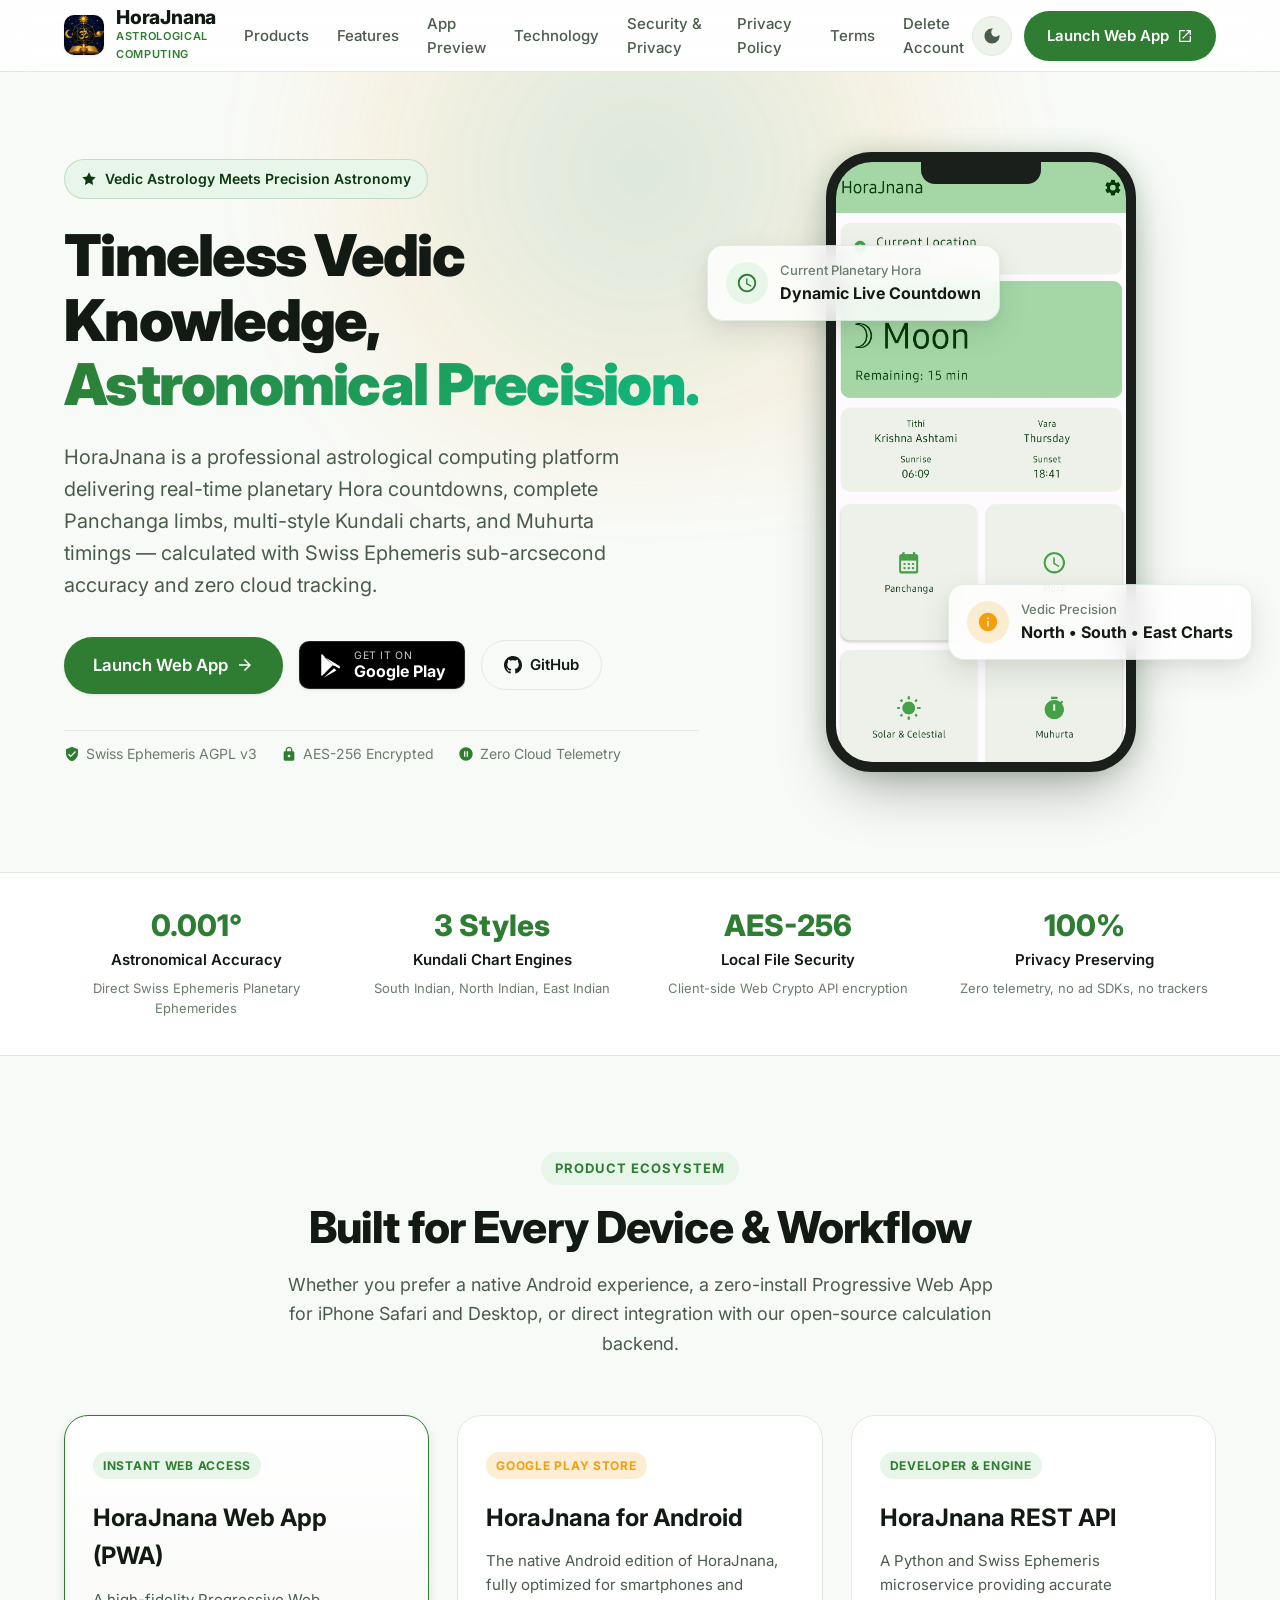
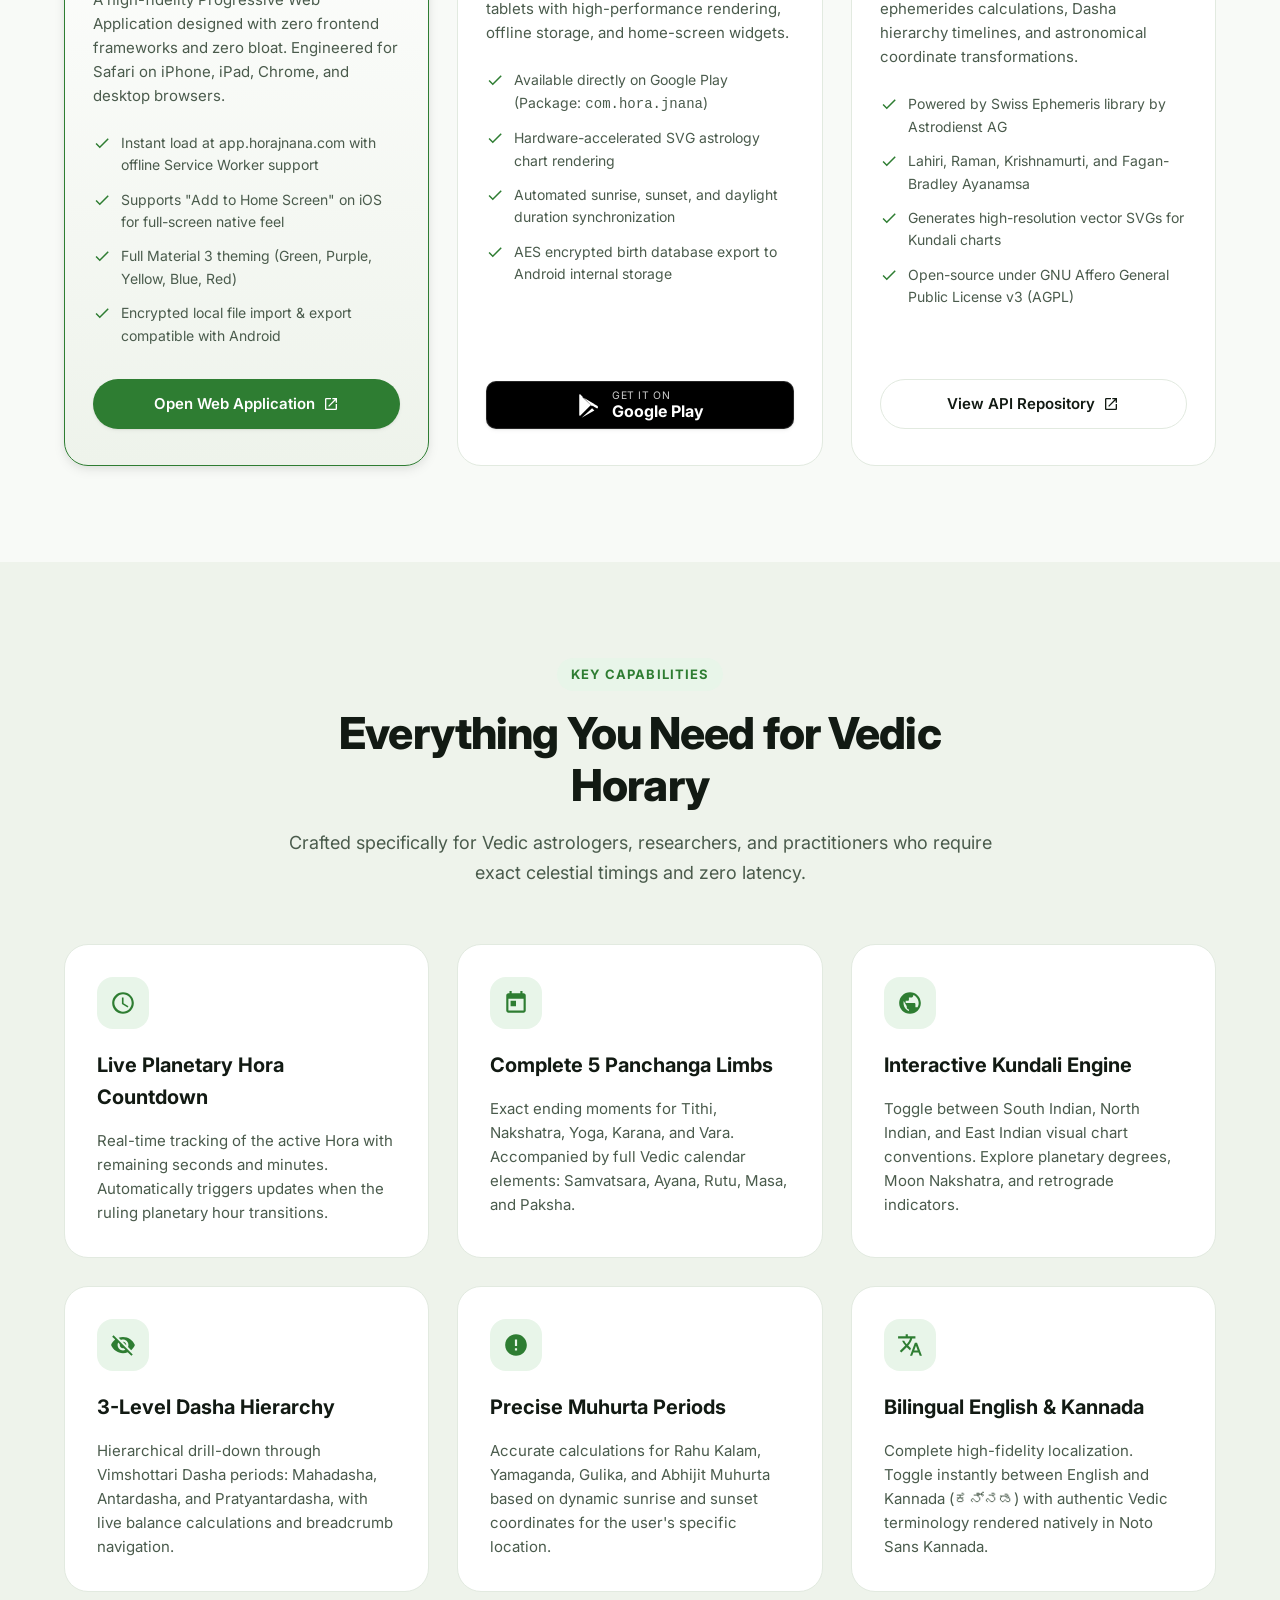
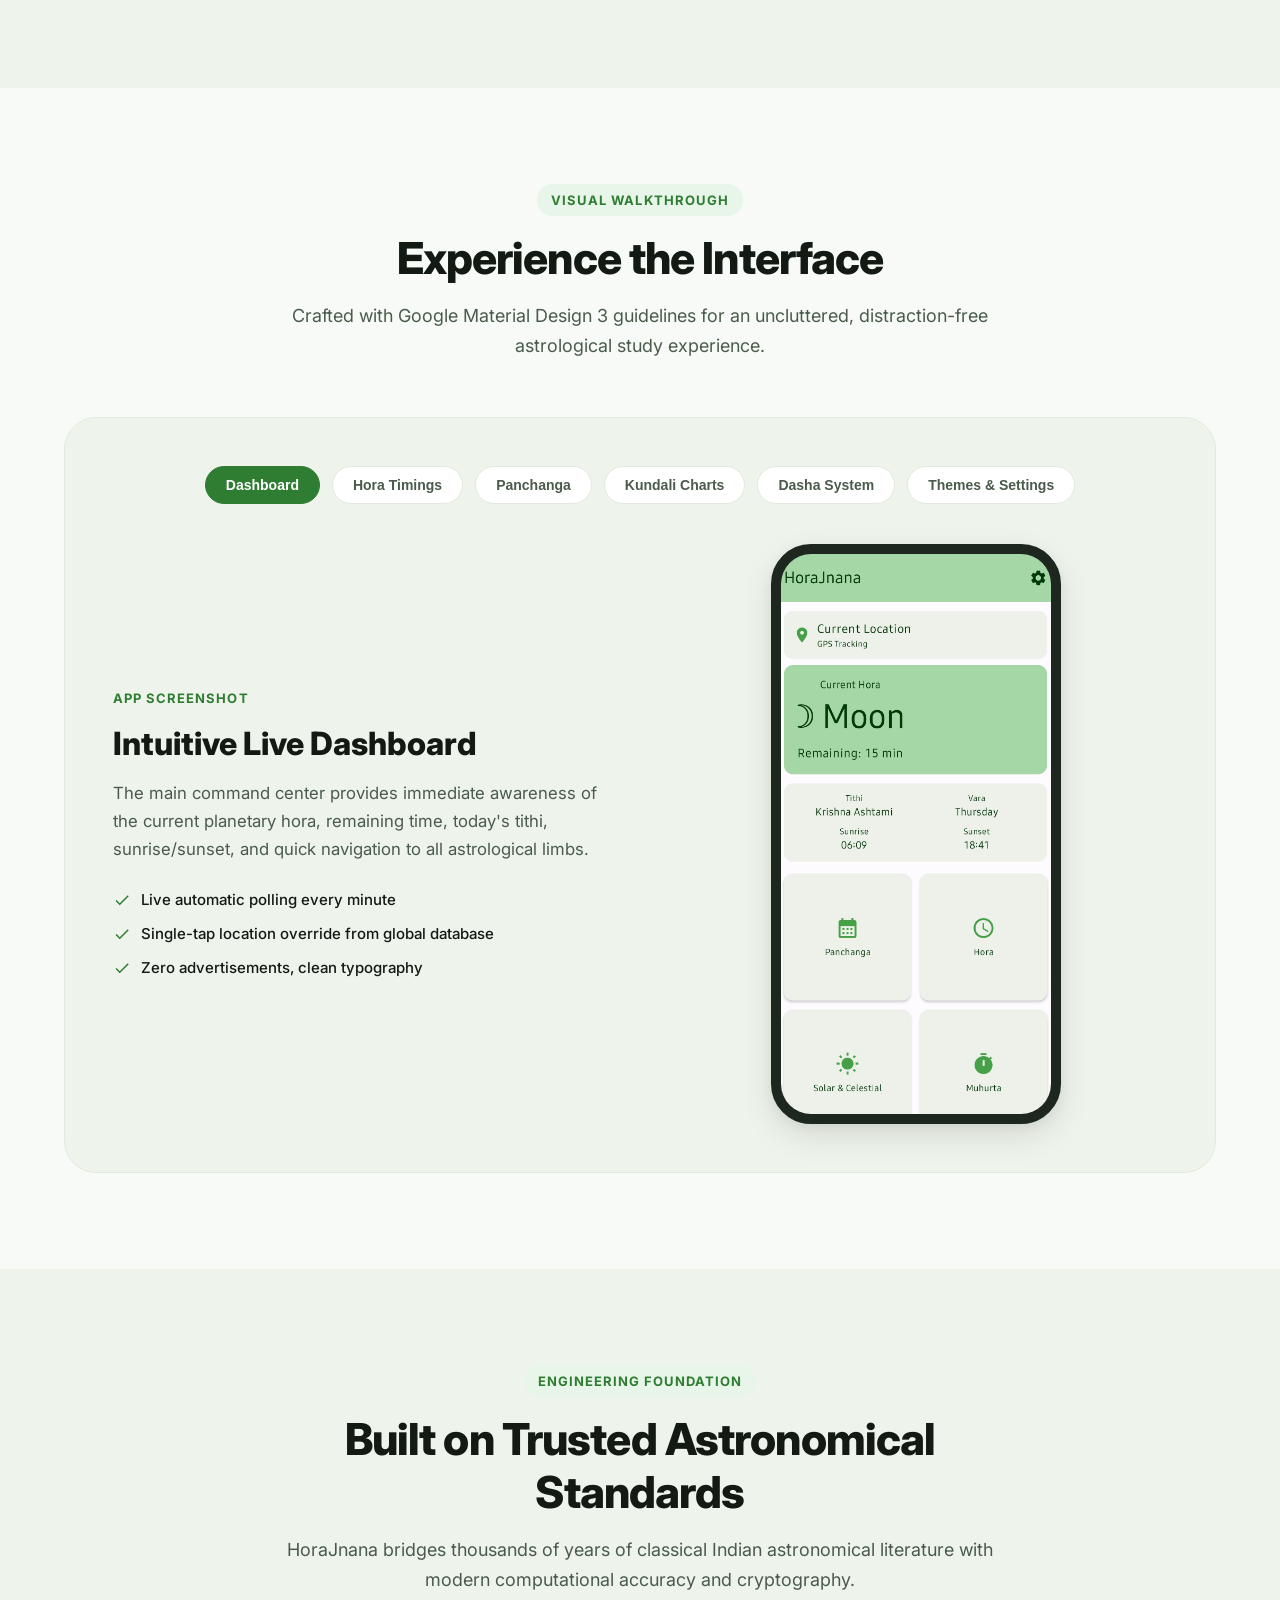
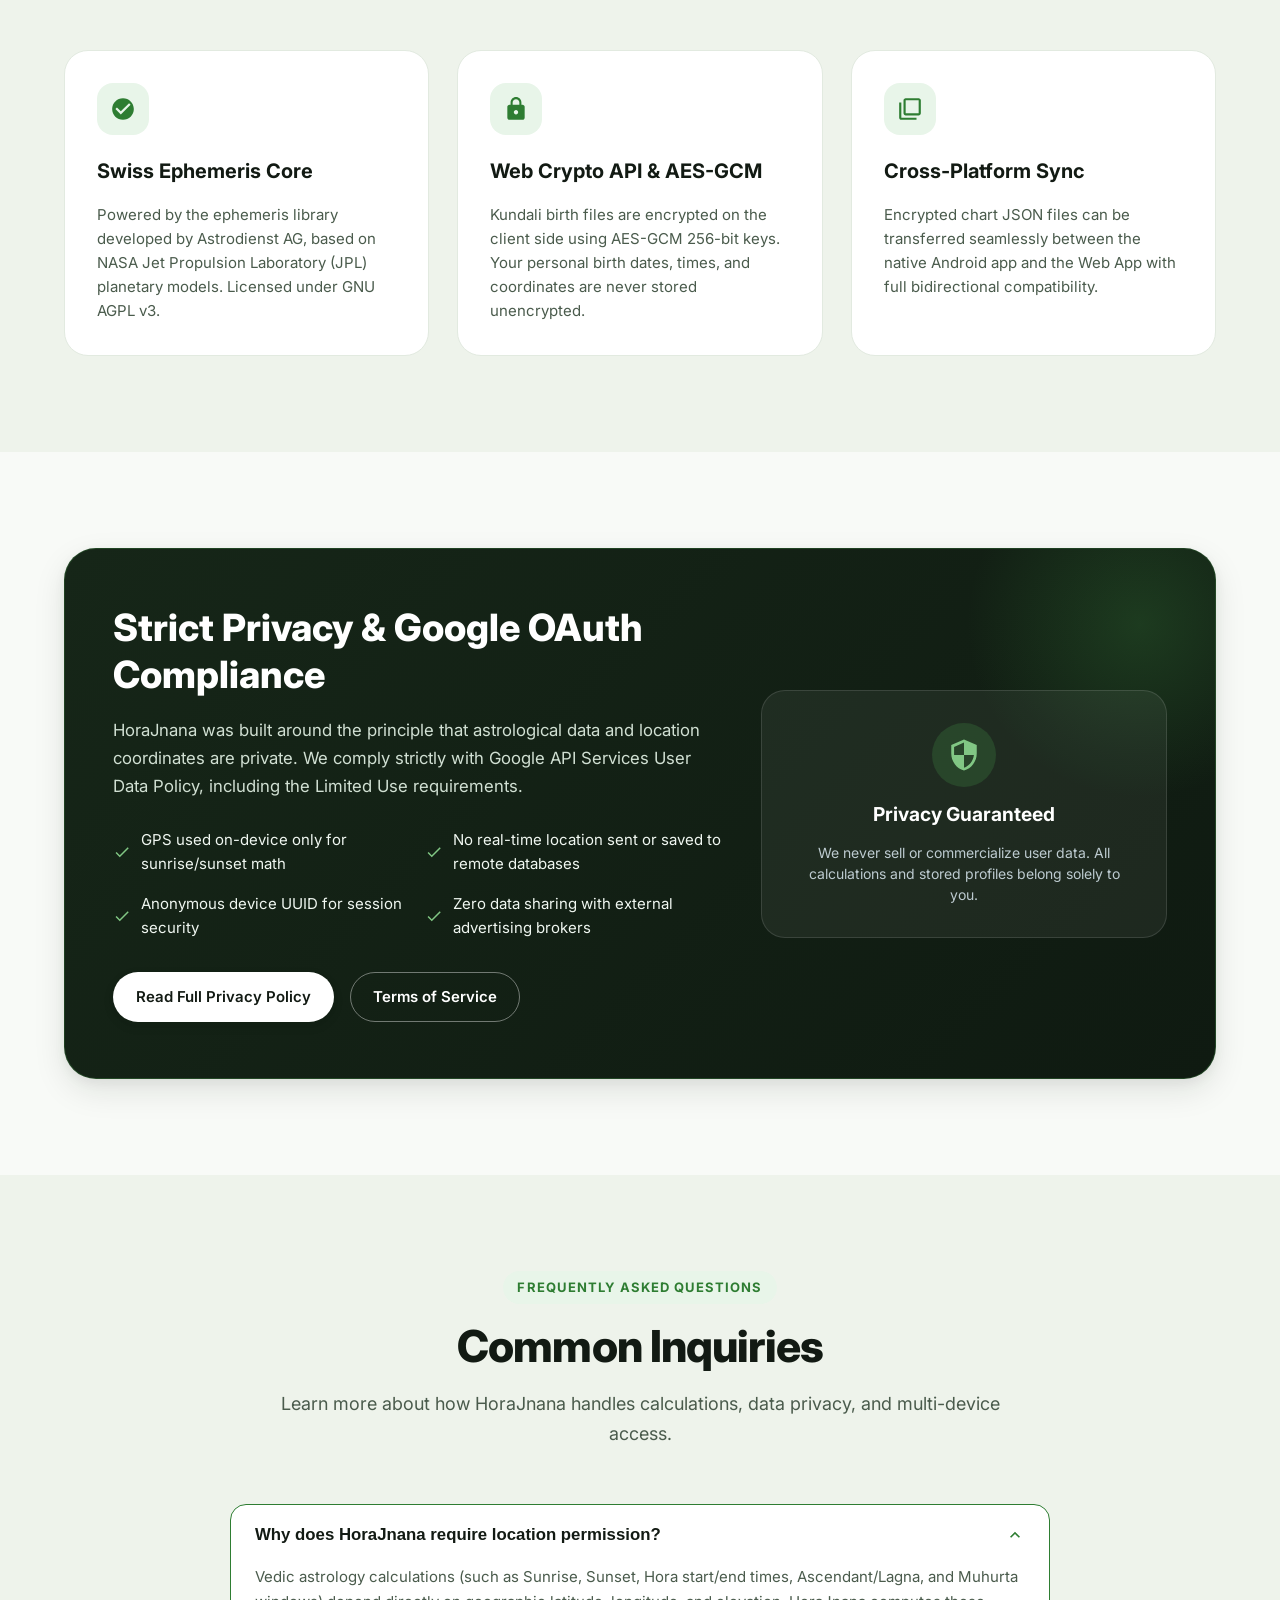
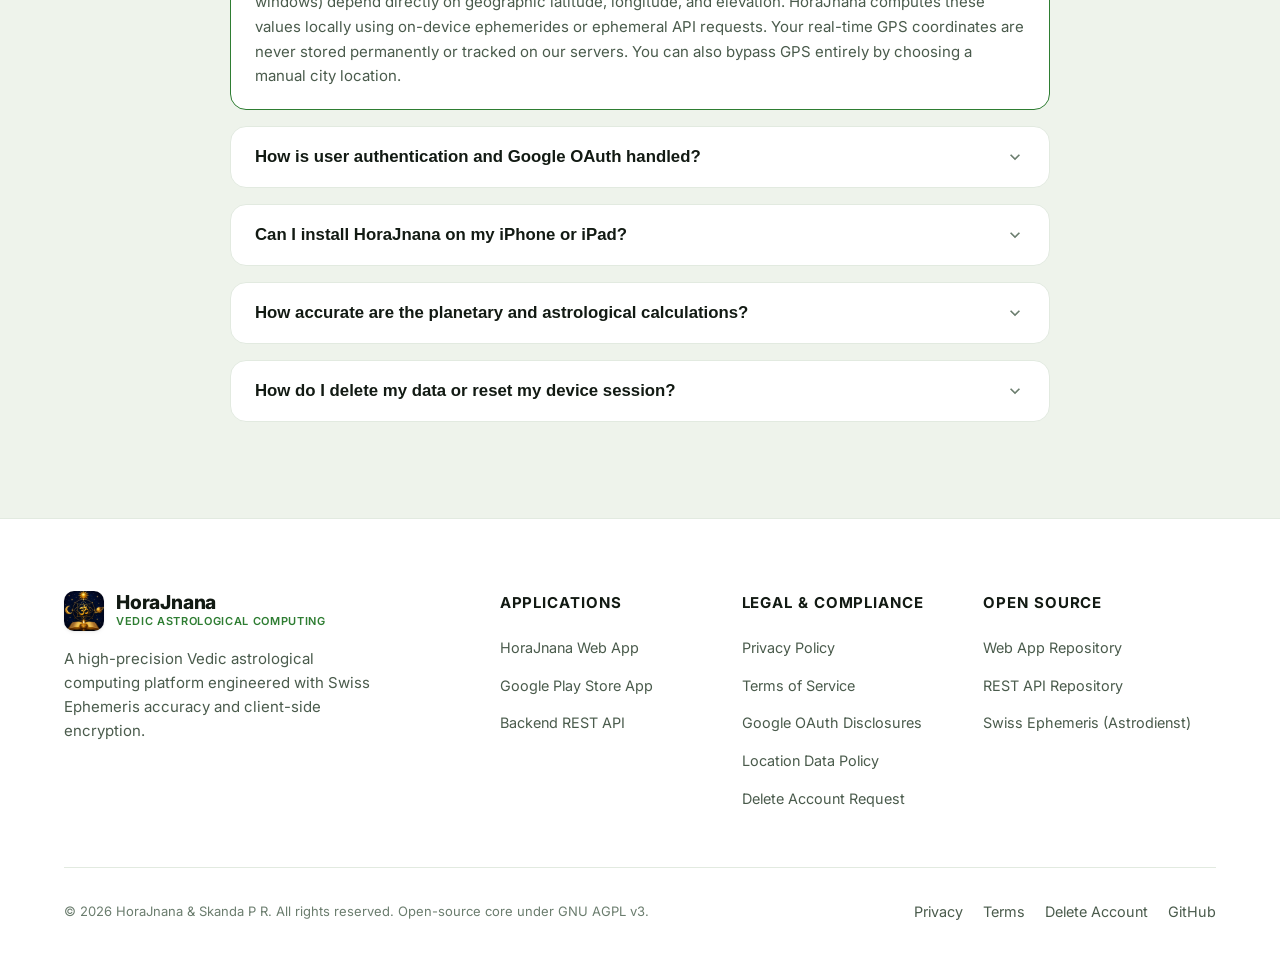
==== commit 915d4184: "feat: update domain to horajnana.com and app.horajnana.com, add delete-account page" ====
--- a/index.html
+++ b/index.html
@@ -15,7 +15,7 @@
   <meta property="og:title" content="HoraJnana | Vedic Astrology &amp; Precision Panchanga Suite">
   <meta property="og:description" content="Sub-arcsecond astrological precision, real-time Hora, multi-style Kundali, and zero privacy tracking. Available on Web and Google Play.">
   <meta property="og:image" content="assets/feature-graphics.png">
-  <meta property="og:url" content="https://skanda-p-r.github.io/HoraJnana-Home-Page/">
+  <meta property="og:url" content="https://horajnana.com/">
 
   <!-- Favicons -->
   <link rel="icon" type="image/png" href="assets/icon.png">
@@ -53,6 +53,7 @@
         <a href="#security" class="nav-link">Security &amp; Privacy</a>
         <a href="privacy.html" class="nav-link">Privacy Policy</a>
         <a href="terms.html" class="nav-link">Terms</a>
+        <a href="delete-account.html" class="nav-link">Delete Account</a>
       </nav>
 
       <div class="nav-actions">
@@ -67,7 +68,7 @@
         </button>
 
         <!-- Web App Launch CTA -->
-        <a href="https://skanda-p-r.github.io/HoraJnana-Web-App/" target="_blank" rel="noopener noreferrer" class="btn btn-primary">
+        <a href="https://app.horajnana.com/" target="_blank" rel="noopener noreferrer" class="btn btn-primary">
           <span>Launch Web App</span>
           <svg viewBox="0 0 24 24" style="width: 16px; height: 16px; fill: currentColor;">
             <path d="M19 19H5V5h7V3H5c-1.11 0-2 .9-2 2v14c0 1.1.89 2 2 2h14c1.1 0 2-.9 2-2v-7h-2v7zM14 3v2h3.59l-9.83 9.83 1.41 1.41L19 6.41V10h2V3h-7z"/>
@@ -102,9 +103,10 @@
         <li><a href="#security" class="mobile-nav-link">Security &amp; Privacy</a></li>
         <li><a href="privacy.html" class="mobile-nav-link">Privacy Policy</a></li>
         <li><a href="terms.html" class="mobile-nav-link">Terms of Service</a></li>
+        <li><a href="delete-account.html" class="mobile-nav-link">Delete Account</a></li>
       </ul>
       <div style="margin-top: auto; display: flex; flex-direction: column; gap: 10px;">
-        <a href="https://skanda-p-r.github.io/HoraJnana-Web-App/" target="_blank" rel="noopener noreferrer" class="btn btn-primary btn-full">
+        <a href="https://app.horajnana.com/" target="_blank" rel="noopener noreferrer" class="btn btn-primary btn-full">
           Launch Web App
         </a>
         <a href="https://play.google.com/store/apps/details?id=com.hora.jnana" target="_blank" rel="noopener noreferrer" class="btn btn-play-store" style="justify-content: center;">
@@ -144,7 +146,7 @@
 
         <div class="hero-cta-group">
           <!-- Launch Web App CTA -->
-          <a href="https://skanda-p-r.github.io/HoraJnana-Web-App/" target="_blank" rel="noopener noreferrer" class="btn btn-primary" style="padding: 14px 28px; font-size: 1.05rem;">
+          <a href="https://app.horajnana.com/" target="_blank" rel="noopener noreferrer" class="btn btn-primary" style="padding: 14px 28px; font-size: 1.05rem;">
             <span>Launch Web App</span>
             <svg viewBox="0 0 24 24" style="width: 18px; height: 18px; fill: currentColor;">
               <path d="M12 4l-1.41 1.41L16.17 11H4v2h12.17l-5.58 5.59L12 20l8-8z"/>
@@ -272,7 +274,7 @@
           <ul class="product-features-list">
             <li class="product-feature-item">
               <svg viewBox="0 0 24 24"><path d="M9 16.17L4.83 12l-1.42 1.41L9 19 21 7l-1.41-1.41z"/></svg>
-              <span>Instant load via GitHub Pages with offline Service Worker support</span>
+              <span>Instant load at app.horajnana.com with offline Service Worker support</span>
             </li>
             <li class="product-feature-item">
               <svg viewBox="0 0 24 24"><path d="M9 16.17L4.83 12l-1.42 1.41L9 19 21 7l-1.41-1.41z"/></svg>
@@ -288,7 +290,7 @@
             </li>
           </ul>
           <div class="product-card-actions">
-            <a href="https://skanda-p-r.github.io/HoraJnana-Web-App/" target="_blank" rel="noopener noreferrer" class="btn btn-primary btn-full">
+            <a href="https://app.horajnana.com/" target="_blank" rel="noopener noreferrer" class="btn btn-primary btn-full">
               <span>Open Web Application</span>
               <svg viewBox="0 0 24 24" style="width: 16px; height: 16px; fill: currentColor;"><path d="M19 19H5V5h7V3H5c-1.11 0-2 .9-2 2v14c0 1.1.89 2 2 2h14c1.1 0 2-.9 2-2v-7h-2v7zM14 3v2h3.59l-9.83 9.83 1.41 1.41L19 6.41V10h2V3h-7z"/></svg>
             </a>
@@ -648,7 +650,7 @@
             <svg class="faq-arrow" viewBox="0 0 24 24"><path d="M7.41 8.59L12 13.17l4.59-4.58L18 10l-6 6-6-6 1.41-1.41z"/></svg>
           </button>
           <div class="faq-answer">
-            Yes! HoraJnana is built as a full Progressive Web App (PWA). Open <code>https://skanda-p-r.github.io/HoraJnana-Web-App/</code> in Safari on your iPhone or iPad, tap the Share button at the bottom, and select "Add to Home Screen". The app will appear on your iOS home screen and launch in standalone full-screen mode with safe-area support for Dynamic Island and notched devices.
+            Yes! HoraJnana is built as a full Progressive Web App (PWA). Open <code>https://app.horajnana.com/</code> in Safari on your iPhone or iPad, tap the Share button at the bottom, and select "Add to Home Screen". The app will appear on your iOS home screen and launch in standalone full-screen mode with safe-area support for Dynamic Island and notched devices.
           </div>
         </div>
 
@@ -670,7 +672,7 @@
             <svg class="faq-arrow" viewBox="0 0 24 24"><path d="M7.41 8.59L12 13.17l4.59-4.58L18 10l-6 6-6-6 1.41-1.41z"/></svg>
           </button>
           <div class="faq-answer">
-            In the application Settings screen, you can tap "Reset Cache", "Reset Settings", or "Logout" at any time. This immediately wipes all cached ephemerides, saved chart profiles, and authorization tokens stored on your device.
+            You can instantly wipe local data from your device by going to Settings and tapping "Reset Cache", "Reset Settings", or "Logout". To permanently delete your account and all associated records from our backend servers, simply email <strong>horajnana@gmail.com</strong> with your registered account email and reason for deletion. The server deletion takes 10–15 business days (including a 5-day cooling-off hold and a confirmation email on the 5th day). See our <a href="delete-account.html" style="text-decoration: underline; font-weight: 600;">Account &amp; Data Deletion page</a> for full details.
           </div>
         </div>
       </div>
@@ -699,7 +701,7 @@
         <div>
           <h4 class="footer-col-title">Applications</h4>
           <ul class="footer-nav-list">
-            <li><a href="https://skanda-p-r.github.io/HoraJnana-Web-App/" target="_blank" rel="noopener noreferrer" class="footer-link">HoraJnana Web App</a></li>
+            <li><a href="https://app.horajnana.com/" target="_blank" rel="noopener noreferrer" class="footer-link">HoraJnana Web App</a></li>
             <li><a href="https://play.google.com/store/apps/details?id=com.hora.jnana" target="_blank" rel="noopener noreferrer" class="footer-link">Google Play Store App</a></li>
             <li><a href="https://github.com/Skanda-P-R/HoraJnana-REST-API" target="_blank" rel="noopener noreferrer" class="footer-link">Backend REST API</a></li>
           </ul>
@@ -712,6 +714,7 @@
             <li><a href="terms.html" class="footer-link">Terms of Service</a></li>
             <li><a href="privacy.html#oauth" class="footer-link">Google OAuth Disclosures</a></li>
             <li><a href="privacy.html#location" class="footer-link">Location Data Policy</a></li>
+            <li><a href="delete-account.html" class="footer-link">Delete Account Request</a></li>
           </ul>
         </div>
 
@@ -730,6 +733,7 @@
         <div class="footer-legal-links">
           <a href="privacy.html" class="footer-link">Privacy</a>
           <a href="terms.html" class="footer-link">Terms</a>
+          <a href="delete-account.html" class="footer-link">Delete Account</a>
           <a href="https://github.com/Skanda-P-R" target="_blank" rel="noopener noreferrer" class="footer-link">GitHub</a>
         </div>
       </div>
